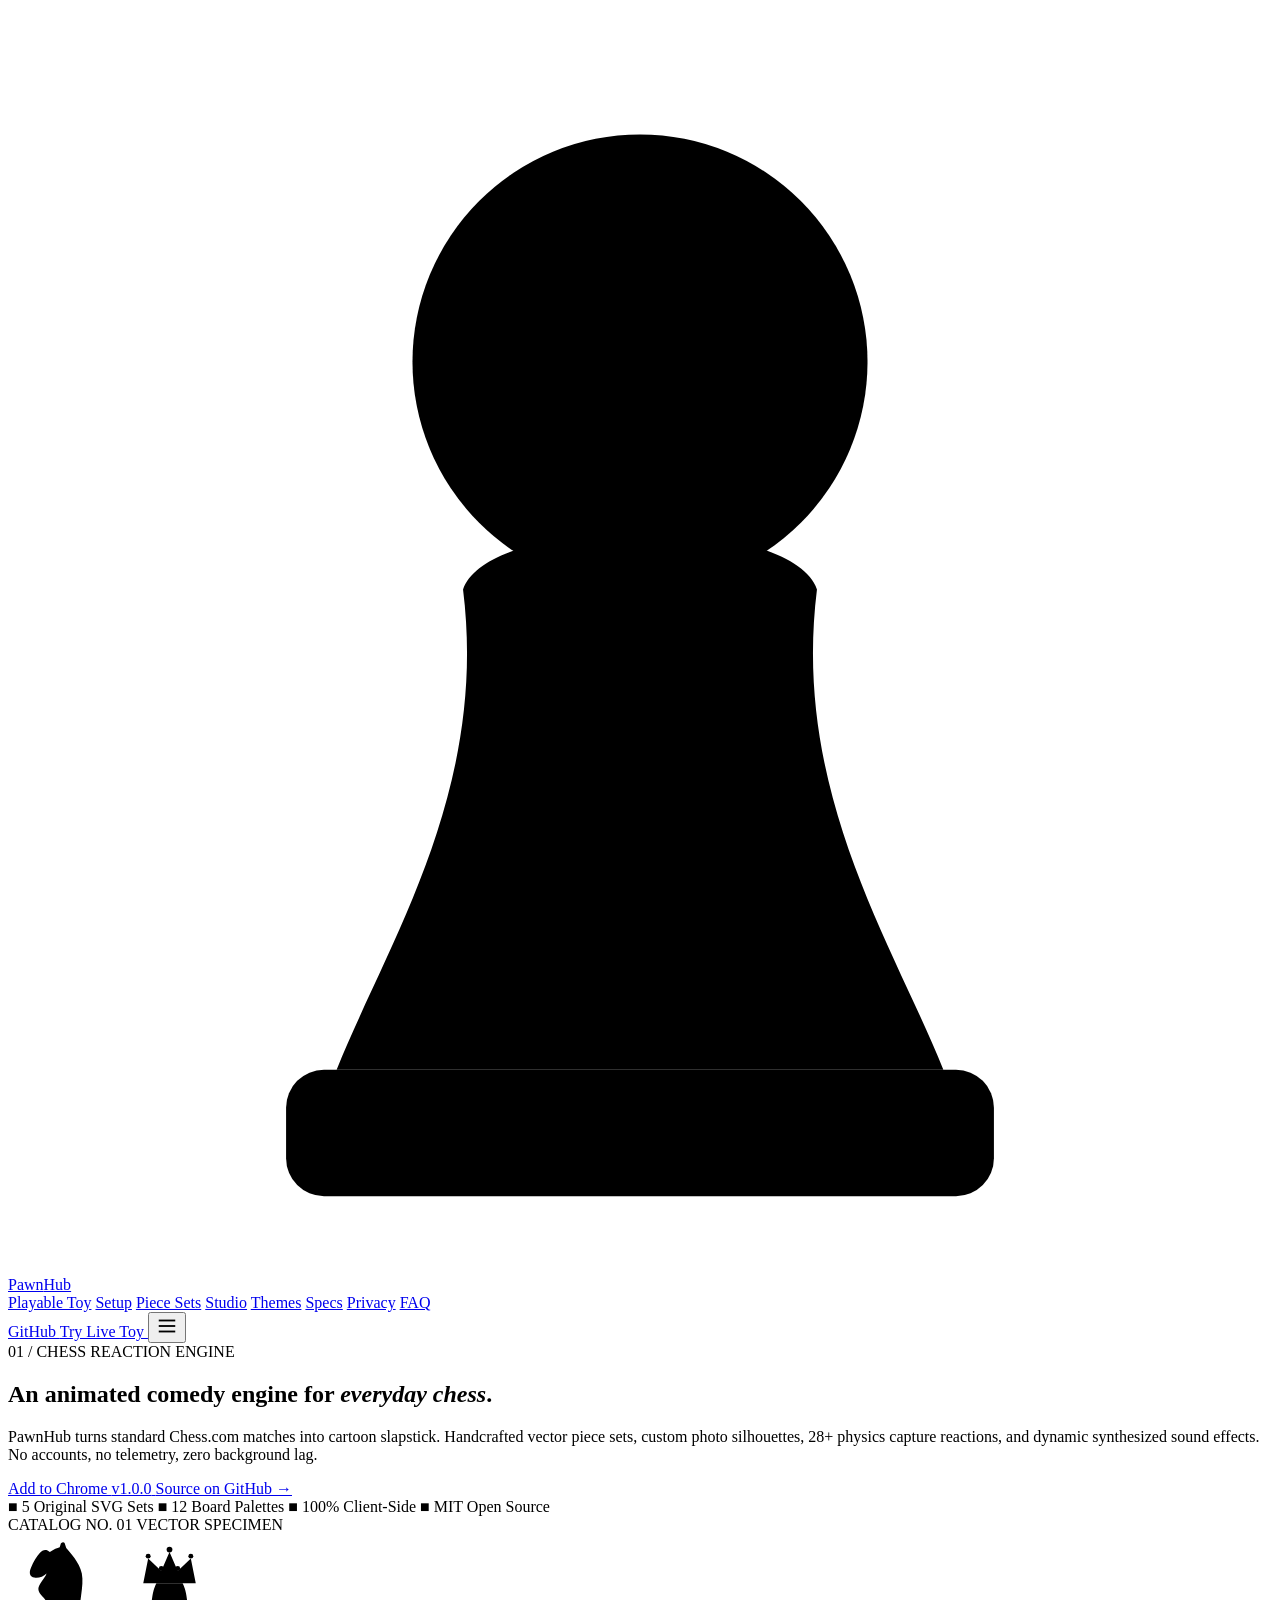
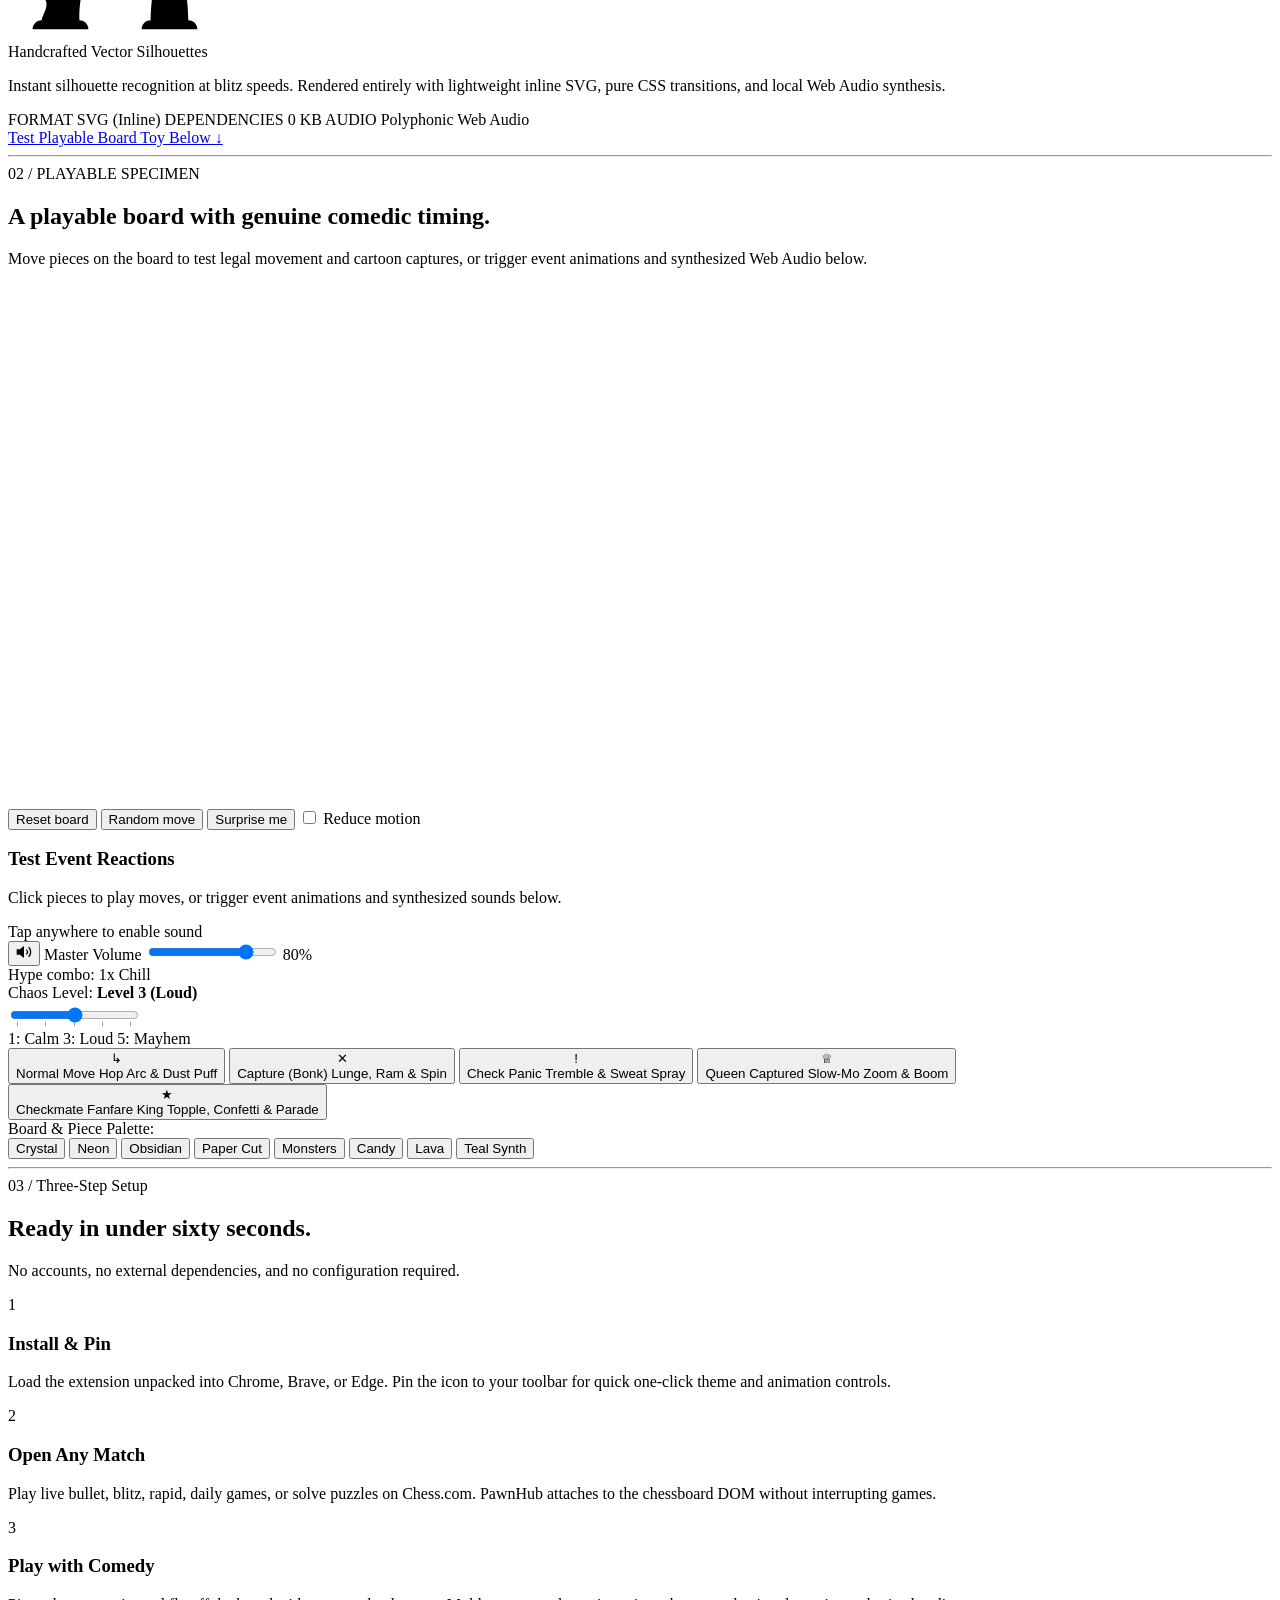
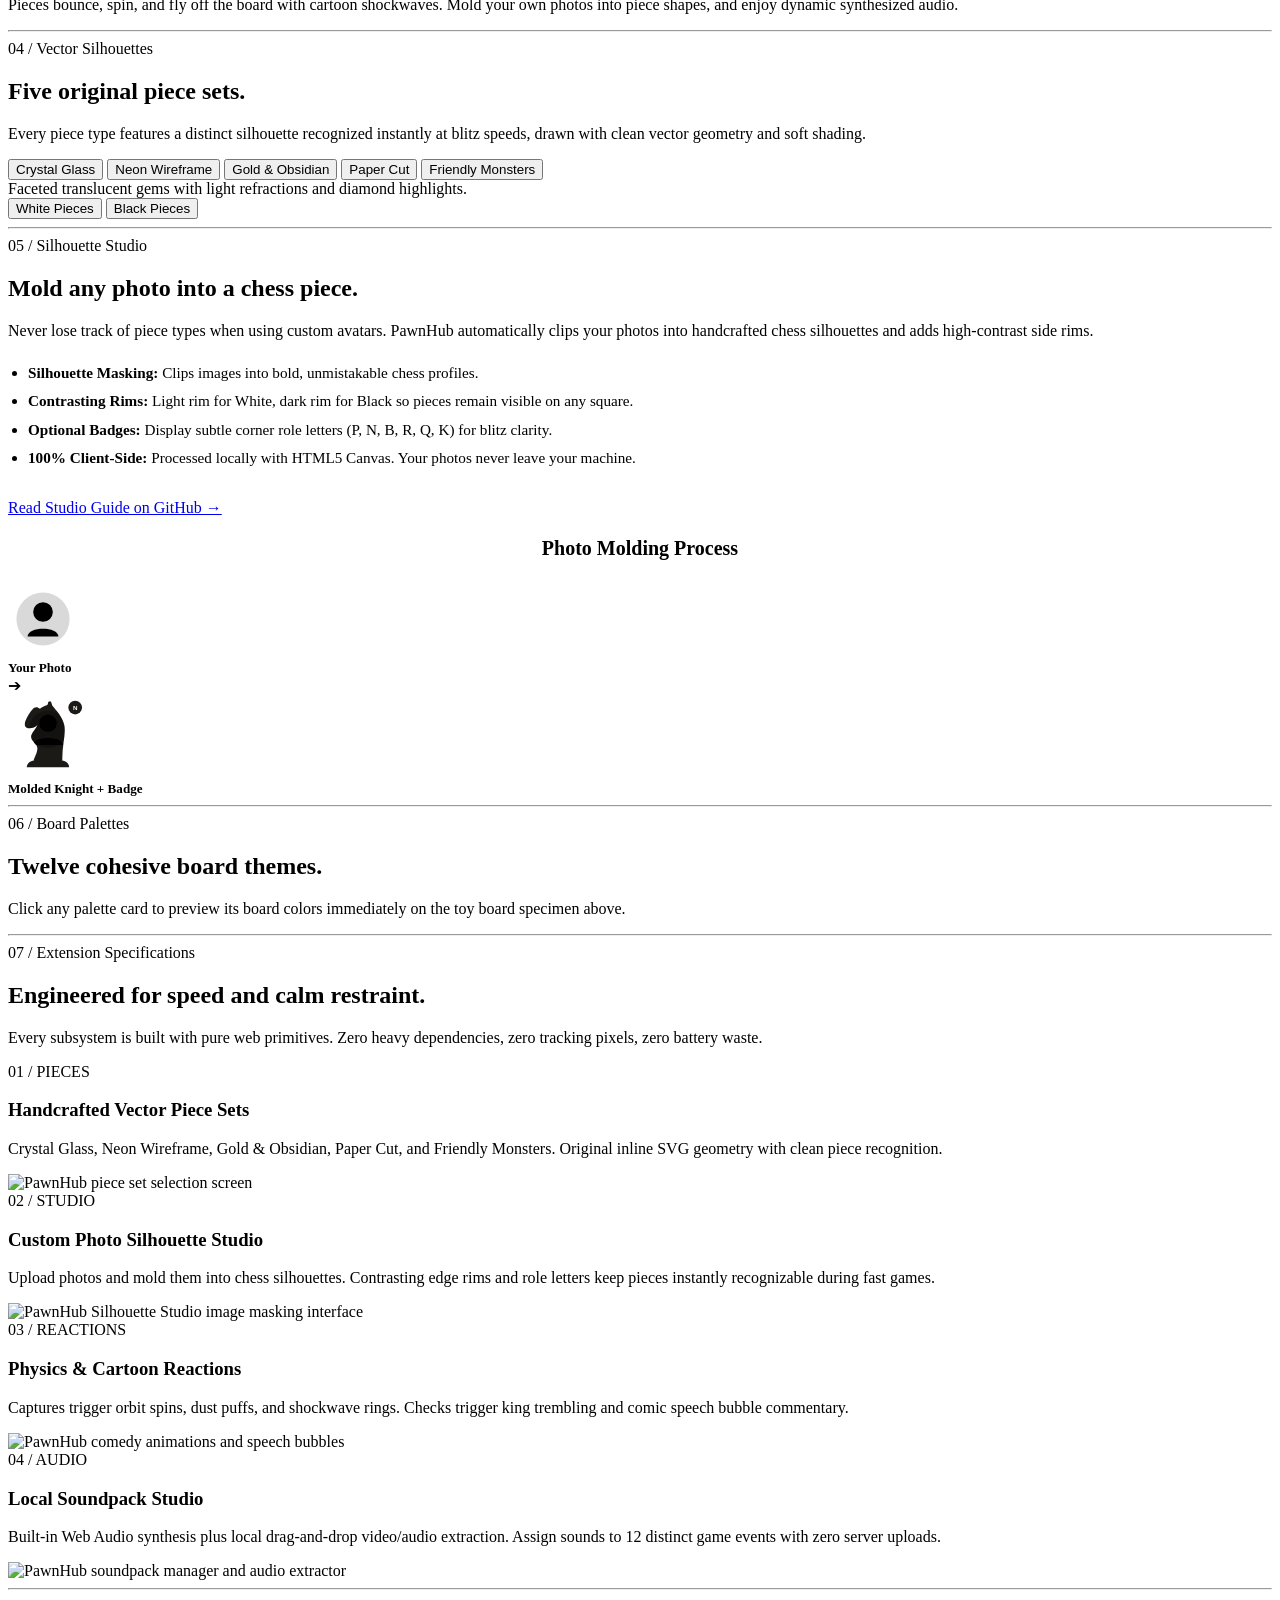
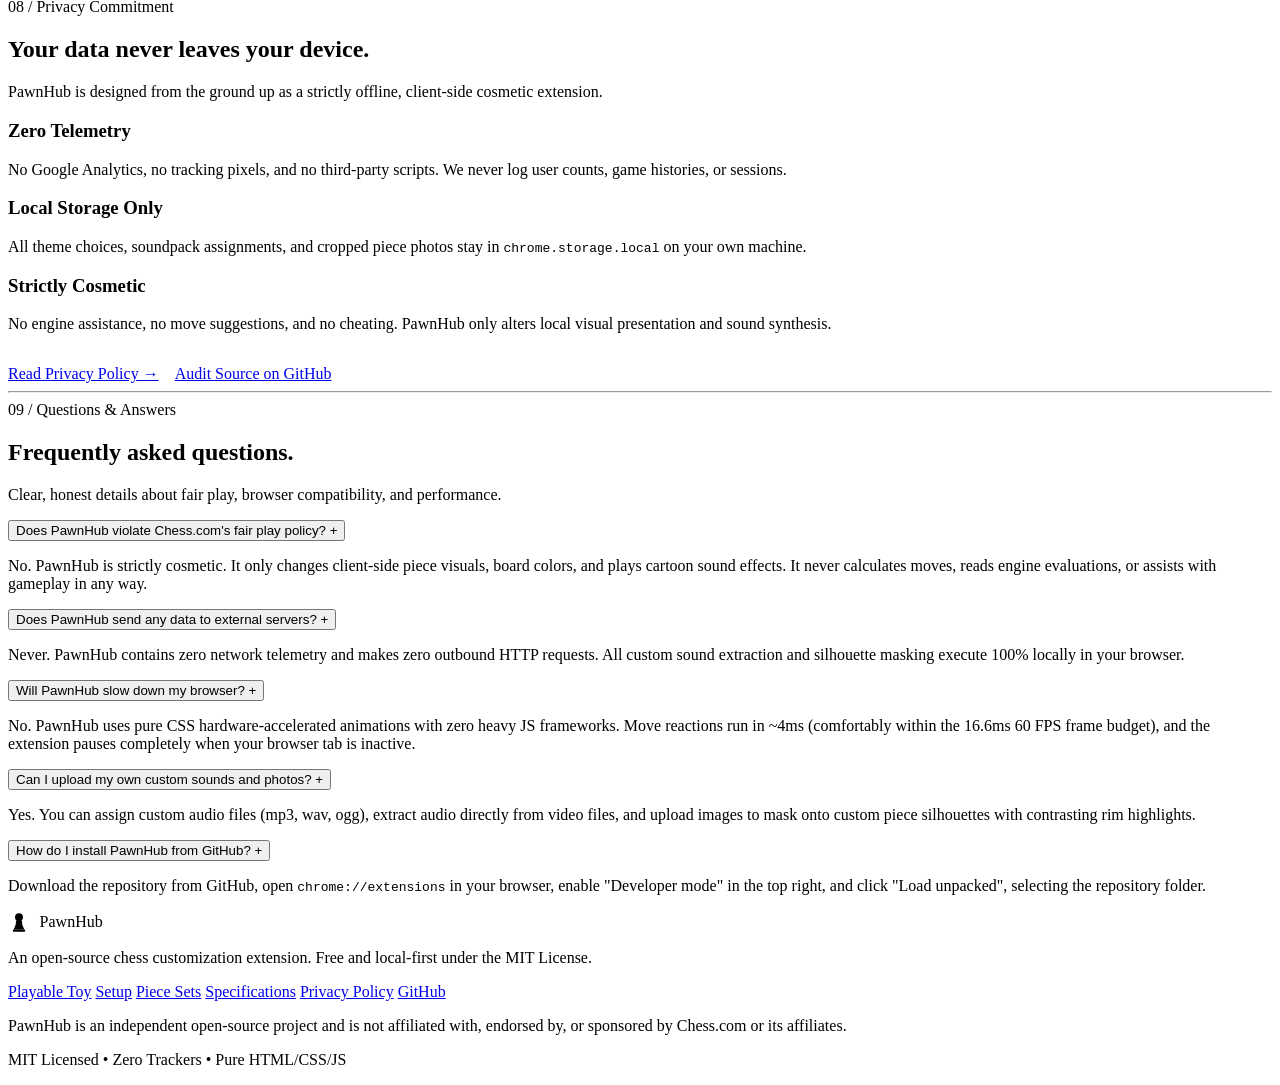
==== site/index.html @ fc38d348 "finilized the webpage" ====
<!DOCTYPE html>
<html lang="en">
<head>
  <meta charset="utf-8">
  <meta name="viewport" content="width=device-width, initial-scale=1.0">
  <title>PawnHub — Animated Themes, Silhouettes &amp; Sound Effects for Chess</title>
  <meta name="description" content="A lightweight, privacy-first browser extension for Chess.com. Handcrafted vector piece sets, custom photo silhouettes, 28+ cartoon capture reactions, and synthesized sound effects.">
  <link rel="canonical" href="https://pawnhub.vercel.app/">

  <!-- Favicons & Manifest -->
  <link rel="icon" type="image/x-icon" href="/favicon.ico">
  <link rel="icon" type="image/png" sizes="32x32" href="/assets/favicon-32x32.png">
  <link rel="icon" type="image/png" sizes="16x16" href="/assets/favicon-16x16.png">
  <link rel="apple-touch-icon" href="/assets/apple-touch-icon.png">
  <link rel="manifest" href="/manifest.webmanifest">
  <meta name="theme-color" content="#F6F2EA" media="(prefers-color-scheme: light)">
  <meta name="theme-color" content="#161412" media="(prefers-color-scheme: dark)">

  <!-- Local WOFF2 Font Preloads -->
  <link rel="preload" href="/fonts/instrument-serif-regular.woff2" as="font" type="font/woff2" crossorigin>
  <link rel="preload" href="/fonts/inter-regular.woff2" as="font" type="font/woff2" crossorigin>

  <!-- Open Graph Meta Tags -->
  <meta property="og:type" content="website">
  <meta property="og:site_name" content="PawnHub">
  <meta property="og:title" content="PawnHub — Animated Themes, Silhouettes &amp; Sound Effects for Chess">
  <meta property="og:description" content="A lightweight, privacy-first browser extension for Chess.com. Handcrafted vector piece sets, custom photo silhouettes, 28+ cartoon capture reactions, and synthesized sound effects.">
  <meta property="og:url" content="https://pawnhub.vercel.app/">
  <meta property="og:image" content="https://pawnhub.vercel.app/assets/og-preview.png">
  <meta property="og:image:width" content="1200">
  <meta property="og:image:height" content="630">
  <meta property="og:image:alt" content="PawnHub editorial specimen showing handcrafted chess piece sets and cartoon reactions">

  <!-- Twitter Card Meta Tags -->
  <meta name="twitter:card" content="summary_large_image">
  <meta name="twitter:title" content="PawnHub — Animated Themes, Silhouettes &amp; Sound Effects for Chess">
  <meta name="twitter:description" content="A lightweight, privacy-first browser extension for Chess.com. Handcrafted vector piece sets, custom photo silhouettes, 28+ cartoon capture reactions, and synthesized sound effects.">
  <meta name="twitter:image" content="https://pawnhub.vercel.app/assets/og-preview.png">
  <meta name="twitter:image:alt" content="PawnHub editorial specimen showing handcrafted chess piece sets and cartoon reactions">

  <!-- JSON-LD Structured Data -->
  <script type="application/ld+json">
  {
    "@context": "https://schema.org",
    "@type": "SoftwareApplication",
    "name": "PawnHub",
    "operatingSystem": "Chrome, Brave, Edge",
    "applicationCategory": "BrowserApplication",
    "offers": {
      "@type": "Offer",
      "price": "0",
      "priceCurrency": "USD"
    },
    "description": "A lightweight, privacy-first browser extension for Chess.com. Handcrafted vector piece sets, custom photo silhouettes, 28+ cartoon capture reactions, and synthesized sound effects.",
    "featureList": [
      "5 Handcrafted Vector SVG Piece Sets",
      "28+ Cartoon Capture Physics Reactions",
      "Custom Photo Silhouette Studio",
      "Synthesized Web Audio Engine with Zero Tracking",
      "12 Atmospheric Board Palettes",
      "100% Client-Side Local-First Architecture"
    ]
  }
  </script>

  <link rel="stylesheet" href="/styles.css">
  <script defer src="/pieces.js"></script>
  <script defer src="/app.js"></script>
</head>
<body>
  <!-- Header / Navigation -->
  <header class="site-header" role="banner">
    <div class="header-container">
      <a href="/" class="brand-link" aria-label="PawnHub Home">
        <svg class="brand-pawn-icon" viewBox="0 0 100 100" aria-hidden="true">
          <circle cx="50" cy="28" r="18" fill="var(--accent)"/>
          <path d="M 36 46 C 38 40, 62 40, 64 46 C 62 62, 70 74, 74 84 L 26 84 C 30 74, 38 62, 36 46 Z" fill="var(--text-primary)"/>
          <rect x="22" y="84" width="56" height="10" rx="3" fill="var(--text-primary)"/>
        </svg>
        <span class="brand-text">Pawn<span class="brand-accent">Hub</span></span>
      </a>

      <nav class="nav-links" aria-label="Primary Navigation">
        <a href="#demoSection" class="nav-link">Playable Toy</a>
        <a href="#howItWorks" class="nav-link">Setup</a>
        <a href="#pieceGallery" class="nav-link">Piece Sets</a>
        <a href="#silhouette" class="nav-link">Studio</a>
        <a href="#themesGallery" class="nav-link">Themes</a>
        <a href="#features" class="nav-link">Specs</a>
        <a href="#privacy" class="nav-link">Privacy</a>
        <a href="#faq" class="nav-link">FAQ</a>
      </nav>

      <div class="header-actions">
        <a href="https://github.com/harsh77vardhan/pawnhub" class="btn btn-secondary btn-sm" target="_blank" rel="noopener noreferrer">
          GitHub
        </a>
        <a href="#demoSection" class="btn btn-primary btn-sm">
          Try Live Toy
        </a>
        <button class="mobile-menu-btn" type="button" aria-label="Toggle Navigation Menu" aria-expanded="false">
          <svg viewBox="0 0 24 24" width="22" height="22" stroke="currentColor" stroke-width="2" fill="none" aria-hidden="true">
            <line x1="3" y1="12" x2="21" y2="12"></line>
            <line x1="3" y1="6" x2="21" y2="6"></line>
            <line x1="3" y1="18" x2="21" y2="18"></line>
          </svg>
        </button>
      </div>
    </div>
  </header>

  <main id="mainContent" role="main">
    <!-- Hero Section (Editorial Asymmetric Split: Pitch on Left, Specimen Plate on Right) -->
    <section class="section hero-section" id="heroSection" aria-labelledby="heroTitle">
      <div class="container hero-grid">
        <!-- Left: Copy & Actions -->
        <div class="hero-content">
          <div class="section-label">01 / CHESS REACTION ENGINE</div>
          <h1 id="heroTitle" class="hero-title">
            An animated comedy engine for <em>everyday chess</em>.
          </h1>
          <p class="hero-pitch">
            PawnHub turns standard Chess.com matches into cartoon slapstick. Handcrafted vector piece sets, custom photo silhouettes, 28+ physics capture reactions, and dynamic synthesized sound effects. No accounts, no telemetry, zero background lag.
          </p>

          <div class="hero-ctas">
            <a href="https://github.com/harsh/pawnhub" class="btn btn-primary btn-lg" target="_blank" rel="noopener noreferrer" title="Download repository and load unpacked in Chrome Developer Mode">
              Add to Chrome
              <span class="btn-pill-note">v1.0.0</span>
            </a>
            <a href="https://github.com/harsh/pawnhub" class="btn btn-secondary btn-lg" target="_blank" rel="noopener noreferrer">
              Source on GitHub →
            </a>
          </div>

          <div class="hero-metadata-row">
            <span class="hero-metadata-item">
              <span class="meta-bullet">■</span> 5 Original SVG Sets
            </span>
            <span class="hero-metadata-item">
              <span class="meta-bullet">■</span> 12 Board Palettes
            </span>
            <span class="hero-metadata-item">
              <span class="meta-bullet">■</span> 100% Client-Side
            </span>
            <span class="hero-metadata-item">
              <span class="meta-bullet">■</span> MIT Open Source
            </span>
          </div>
        </div>

        <!-- Right: Editorial Catalog Specimen Plate -->
        <div class="hero-specimen-plate">
          <div class="specimen-card">
            <div class="specimen-header">
              <span class="specimen-tag">CATALOG NO. 01</span>
              <span class="specimen-status">VECTOR SPECIMEN</span>
            </div>
            <div class="specimen-art" aria-hidden="true">
              <!-- Handcrafted Knight & Queen Silhouettes in Editorial Palette -->
              <svg viewBox="0 0 256 256" width="105" height="105" class="specimen-piece" aria-label="Knight Silhouette">
                <!-- Pedestal & Base -->
                <path d="M 60 232 L 196 232 C 196 218 184 210 174 210 C 172 164 186 128 180 96 C 174 68 152 46 142 34 L 138 22 C 136 18 128 20 128 26 L 126 32 C 120 34 112 36 102 44 C 94 36 84 38 78 46 C 70 54 62 68 56 82 C 50 96 54 104 64 106 C 74 108 86 104 94 96 C 90 108 74 122 74 134 C 74 148 94 156 94 170 C 94 186 84 198 82 210 C 72 210 60 218 60 232 Z" fill="var(--text-primary)"/>
                <!-- Eye accent & jaw cleft -->
                <circle cx="106" cy="74" r="5" fill="var(--bg-paper)"/>
                <path d="M 106 104 C 94 106 82 108 72 102" stroke="var(--bg-paper)" stroke-width="3" fill="none" stroke-linecap="round"/>
              </svg>

              <svg viewBox="0 0 256 256" width="105" height="105" class="specimen-piece" aria-label="Queen Silhouette">
                <!-- Base & Stem -->
                <path d="M 60 232 L 196 232 C 196 218 184 210 174 210 C 172 154 168 136 160 120 L 96 120 C 88 136 84 154 82 210 C 72 210 60 218 60 232 Z" fill="var(--accent)"/>
                <!-- Coronet -->
                <path d="M 64 120 L 76 60 L 108 90 L 128 44 L 148 90 L 180 60 L 192 120 Z" fill="var(--accent)"/>
                <!-- Coronet Pearls -->
                <circle cx="76" cy="54" r="6" fill="var(--accent)"/>
                <circle cx="108" cy="84" r="6" fill="var(--accent)"/>
                <circle cx="128" cy="38" r="7" fill="var(--accent)"/>
                <circle cx="148" cy="84" r="6" fill="var(--accent)"/>
                <circle cx="180" cy="54" r="6" fill="var(--accent)"/>
              </svg>
            </div>
            <div class="specimen-caption">
              <div class="specimen-title">Handcrafted Vector Silhouettes</div>
              <p class="specimen-notes">
                Instant silhouette recognition at blitz speeds. Rendered entirely with lightweight inline SVG, pure CSS transitions, and local Web Audio synthesis.
              </p>
              <div class="specimen-specs">
                <span><span>FORMAT</span> SVG (Inline)</span>
                <span><span>DEPENDENCIES</span> 0 KB</span>
                <span><span>AUDIO</span> Polyphonic Web Audio</span>
              </div>
            </div>
            <div class="specimen-footer">
              <a href="#demoSection" class="btn btn-secondary btn-sm btn-block">
                Test Playable Board Toy Below ↓
              </a>
            </div>
          </div>
        </div>
      </div>
    </section>

    <hr class="section-divider">

    <!-- Section 02: Playable Specimen Toy & Event Laboratory -->
    <section id="demoSection" class="section demo-section" aria-labelledby="demoTitle">
      <div class="container">
        <div class="section-header">
          <div class="section-label">02 / PLAYABLE SPECIMEN</div>
          <h2 id="demoTitle" class="section-title">A playable board with genuine comedic timing.</h2>
          <p class="section-desc">
            Move pieces on the board to test legal movement and cartoon captures, or trigger event animations and synthesized Web Audio below.
          </p>
        </div>

        <div class="demo-layout-grid">
          <!-- Left Column: The Playable Chessboard Specimen -->
          <div class="demo-board-column">
            <div class="demo-board-wrapper">
              <div class="demo-board-outer" id="demoBoardOuter">
                <div id="demoBoard" class="demo-board-frame" role="region" aria-label="Interactive 8x8 Playable Chessboard" tabindex="0">
                  <!-- Rendered dynamically by app.js -->
                </div>
                <!-- Canvas Particle Layer -->
                <canvas id="effectsCanvas" class="demo-effects-canvas" width="520" height="520" aria-hidden="true"></canvas>
                <!-- Cartoon Text Burst Layer -->
                <div id="burstLayer" class="demo-burst-layer" aria-hidden="true"></div>
                <!-- Check Alarm Overlay -->
                <div id="alarmPulseOverlay" class="demo-alarm-overlay" aria-hidden="true"></div>
                <!-- Floating Joke Banner -->
                <div id="demoBanner" class="demo-banner-box" aria-live="polite"></div>
              </div>

              <!-- Board Quick Actions -->
              <div class="demo-board-toolbar" role="toolbar" aria-label="Board toy controls">
                <button type="button" class="btn btn-secondary btn-sm" id="btnResetBoard" title="Reset board to opening position">
                  Reset board
                </button>
                <button type="button" class="btn btn-secondary btn-sm" id="btnRandomMove" title="Trigger a random legal move or capture">
                  Random move
                </button>
                <button type="button" class="btn btn-primary btn-sm" id="btnSurpriseMe" title="Trigger a random reaction animation">
                  Surprise me
                </button>
                <label class="toggle-reduced-effects" title="Reduce board shaking and spinning">
                  <input type="checkbox" id="chkReduceEffects">
                  <span>Reduce motion</span>
                </label>
              </div>
              <div id="boardAnnouncer" class="sr-only" aria-live="polite"></div>
            </div>
          </div>

          <!-- Right Column: Interactive Controls Box ("Test Game Event Reactions") -->
          <div class="demo-controls-column">
            <div class="demo-controls-card">
              <div class="demo-controls-header">
                <h3>Test Event Reactions</h3>
                <p class="demo-controls-subtitle">
                  Click pieces to play moves, or trigger event animations and synthesized sounds below.
                </p>
              </div>

              <!-- Audio & Volume Control Bar -->
              <div class="demo-audio-bar" id="audioStatusBar">
                <div class="demo-audio-status-pill">
                  <span class="audio-indicator" id="audioIndicator" aria-hidden="true"></span>
                  <span id="audioStatusText">Tap anywhere to enable sound</span>
                </div>
                <div class="demo-volume-controls">
                  <button type="button" class="btn-icon-mute" id="btnMuteAudio" aria-label="Mute or Unmute Audio" title="Mute/Unmute">
                    <span id="muteIcon" aria-hidden="true">
                      <svg viewBox="0 0 24 24" width="16" height="16" stroke="currentColor" stroke-width="2" fill="none" aria-hidden="true">
                        <polygon points="11 5 6 9 2 9 2 15 6 15 11 19 11 5" fill="currentColor"></polygon>
                        <path d="M19.07 4.93a10 10 0 0 1 0 14.14M15.54 8.46a5 5 0 0 1 0 7.07"></path>
                      </svg>
                    </span>
                  </button>
                  <label for="volumeSlider" class="sr-only">Master Volume</label>
                  <input type="range" id="volumeSlider" min="0" max="100" value="80" class="volume-slider" title="Volume">
                  <span id="volumePercent" class="volume-label" aria-hidden="true">80%</span>
                </div>
              </div>

              <!-- Hype Combo Meter -->
              <div class="hype-meter-container" aria-label="Hype Combo Meter">
                <div class="hype-meter-header">
                  <span class="hype-label">Hype combo:</span>
                  <span class="hype-combo-badge" id="hypeComboBadge">1x Chill</span>
                </div>
                <div class="hype-meter-track" role="progressbar" aria-label="Hype Level" aria-valuenow="0" aria-valuemin="0" aria-valuemax="100" id="hypeProgressTrack">
                  <div class="hype-meter-bar" id="hypeMeterBar" style="width: 0%;"></div>
                </div>
              </div>

              <!-- Chaos Level Slider -->
              <div class="chaos-slider-container">
                <div class="chaos-header">
                  <label for="chaosSlider">Chaos Level: <strong id="chaosValueLabel">Level 3 (Loud)</strong></label>
                </div>
                <input type="range" id="chaosSlider" min="1" max="5" value="3" step="1" class="chaos-slider" list="chaosMarkers">
                <datalist id="chaosMarkers">
                  <option value="1" label="Calm"></option>
                  <option value="2" label="Playful"></option>
                  <option value="3" label="Loud"></option>
                  <option value="4" label="Wild"></option>
                  <option value="5" label="Mayhem"></option>
                </datalist>
                <div class="chaos-ticks" aria-hidden="true">
                  <span>1: Calm</span>
                  <span>3: Loud</span>
                  <span>5: Mayhem</span>
                </div>
              </div>

              <!-- The 5 Event Reaction Buttons -->
              <div class="demo-actions-grid">
                <button type="button" class="btn btn-action-reaction btn-action-move" id="btnDemoMove">
                  <span class="reaction-btn-icon" aria-hidden="true">↳</span>
                  <div class="reaction-btn-text">
                    <span class="reaction-title">Normal Move</span>
                    <span class="reaction-sub">Hop Arc &amp; Dust Puff</span>
                  </div>
                </button>

                <button type="button" class="btn btn-action-reaction btn-action-capture" id="btnDemoCapture">
                  <span class="reaction-btn-icon" aria-hidden="true">✕</span>
                  <div class="reaction-btn-text">
                    <span class="reaction-title">Capture (Bonk)</span>
                    <span class="reaction-sub">Lunge, Ram &amp; Spin</span>
                  </div>
                </button>

                <button type="button" class="btn btn-action-reaction btn-action-check" id="btnDemoCheck">
                  <span class="reaction-btn-icon" aria-hidden="true">!</span>
                  <div class="reaction-btn-text">
                    <span class="reaction-title">Check Panic</span>
                    <span class="reaction-sub">Tremble &amp; Sweat Spray</span>
                  </div>
                </button>

                <button type="button" class="btn btn-action-reaction btn-action-queen" id="btnDemoQueen">
                  <span class="reaction-btn-icon" aria-hidden="true">♕</span>
                  <div class="reaction-btn-text">
                    <span class="reaction-title">Queen Captured</span>
                    <span class="reaction-sub">Slow-Mo Zoom &amp; Boom</span>
                  </div>
                </button>

                <button type="button" class="btn btn-action-reaction btn-action-win" id="btnDemoWin">
                  <span class="reaction-btn-icon" aria-hidden="true">★</span>
                  <div class="reaction-btn-text">
                    <span class="reaction-title">Checkmate Fanfare</span>
                    <span class="reaction-sub">King Topple, Confetti &amp; Parade</span>
                  </div>
                </button>
              </div>

              <!-- Board & Piece Palette Swatches -->
              <div class="theme-selector-group">
                <label id="themeSelectLabel">Board &amp; Piece Palette:</label>
                <div class="theme-swatch-selector" role="radiogroup" aria-labelledby="themeSelectLabel">
                  <button type="button" class="theme-swatch-item active" role="radio" aria-checked="true" data-theme="crystal">
                    <span class="swatch-preview" style="background: linear-gradient(135deg, #eef2f6 50%, #1e3a5f 50%);"></span>
                    <span class="swatch-name">Crystal</span>
                  </button>
                  <button type="button" class="theme-swatch-item" role="radio" aria-checked="false" data-theme="neon">
                    <span class="swatch-preview" style="background: linear-gradient(135deg, #181829 50%, #07070f 50%);"></span>
                    <span class="swatch-name">Neon</span>
                  </button>
                  <button type="button" class="theme-swatch-item" role="radio" aria-checked="false" data-theme="gold_obsidian">
                    <span class="swatch-preview" style="background: linear-gradient(135deg, #f5f5f4 50%, #1c1917 50%);"></span>
                    <span class="swatch-name">Obsidian</span>
                  </button>
                  <button type="button" class="theme-swatch-item" role="radio" aria-checked="false" data-theme="paper_cut">
                    <span class="swatch-preview" style="background: linear-gradient(135deg, #fefae0 50%, #bc6c25 50%);"></span>
                    <span class="swatch-name">Paper Cut</span>
                  </button>
                  <button type="button" class="theme-swatch-item" role="radio" aria-checked="false" data-theme="monsters">
                    <span class="swatch-preview" style="background: linear-gradient(135deg, #e9f5db 50%, #718355 50%);"></span>
                    <span class="swatch-name">Monsters</span>
                  </button>
                  <button type="button" class="theme-swatch-item" role="radio" aria-checked="false" data-theme="candy">
                    <span class="swatch-preview" style="background: linear-gradient(135deg, #ffecf1 50%, #ec4899 50%);"></span>
                    <span class="swatch-name">Candy</span>
                  </button>
                  <button type="button" class="theme-swatch-item" role="radio" aria-checked="false" data-theme="lava">
                    <span class="swatch-preview" style="background: linear-gradient(135deg, #f97316 50%, #292524 50%);"></span>
                    <span class="swatch-name">Lava</span>
                  </button>
                  <button type="button" class="theme-swatch-item" role="radio" aria-checked="false" data-theme="cyberpunk">
                    <span class="swatch-preview" style="background: linear-gradient(135deg, #2dd4bf 50%, #0f172a 50%);"></span>
                    <span class="swatch-name">Teal Synth</span>
                  </button>
                </div>
              </div>
            </div>
          </div>
        </div>
      </div>
    </section>

    <hr class="section-divider">

    <!-- Section 03: Three-Step Setup -->
    <section id="howItWorks" class="section" aria-labelledby="stepsTitle">
      <div class="container">
        <div class="section-header">
          <div class="section-label">03 / Three-Step Setup</div>
          <h2 id="stepsTitle" class="section-title">Ready in under sixty seconds.</h2>
          <p class="section-desc">No accounts, no external dependencies, and no configuration required.</p>
        </div>

        <div class="steps-grid">
          <div class="step-card">
            <span class="step-number" aria-hidden="true">1</span>
            <h3 class="step-title">Install &amp; Pin</h3>
            <p>Load the extension unpacked into Chrome, Brave, or Edge. Pin the icon to your toolbar for quick one-click theme and animation controls.</p>
          </div>

          <div class="step-card">
            <span class="step-number" aria-hidden="true">2</span>
            <h3 class="step-title">Open Any Match</h3>
            <p>Play live bullet, blitz, rapid, daily games, or solve puzzles on Chess.com. PawnHub attaches to the chessboard DOM without interrupting games.</p>
          </div>

          <div class="step-card">
            <span class="step-number" aria-hidden="true">3</span>
            <h3 class="step-title">Play with Comedy</h3>
            <p>Pieces bounce, spin, and fly off the board with cartoon shockwaves. Mold your own photos into piece shapes, and enjoy dynamic synthesized audio.</p>
          </div>
        </div>
      </div>
    </section>

    <hr class="section-divider">

    <!-- Section 04: Handcrafted Piece Sets Gallery -->
    <section id="pieceGallery" class="section" aria-labelledby="pieceGalleryTitle">
      <div class="container">
        <div class="section-header">
          <div class="section-label">04 / Vector Silhouettes</div>
          <h2 id="pieceGalleryTitle" class="section-title">Five original piece sets.</h2>
          <p class="section-desc">Every piece type features a distinct silhouette recognized instantly at blitz speeds, drawn with clean vector geometry and soft shading.</p>
        </div>

        <div class="pieces-gallery-card">
          <!-- Piece Set Selector Tabs -->
          <div class="pieces-tab-nav" role="tablist" aria-label="Piece Sets">
            <button type="button" class="piece-tab-btn active" role="tab" aria-selected="true" data-set="crystal">Crystal Glass</button>
            <button type="button" class="piece-tab-btn" role="tab" aria-selected="false" data-set="neon">Neon Wireframe</button>
            <button type="button" class="piece-tab-btn" role="tab" aria-selected="false" data-set="gold_obsidian">Gold &amp; Obsidian</button>
            <button type="button" class="piece-tab-btn" role="tab" aria-selected="false" data-set="paper_cut">Paper Cut</button>
            <button type="button" class="piece-tab-btn" role="tab" aria-selected="false" data-set="monsters">Friendly Monsters</button>
          </div>

          <div class="piece-showcase-header">
            <p id="pieceSetDesc" class="section-desc" style="margin: 0; font-size: 1rem;">
              Faceted translucent gems with light refractions and diamond highlights.
            </p>
            <div class="piece-color-toggle" role="group" aria-label="Piece Color Selection">
              <button type="button" class="color-toggle-btn active" id="btnPieceWhite">White Pieces</button>
              <button type="button" class="color-toggle-btn" id="btnPieceBlack">Black Pieces</button>
            </div>
          </div>

          <!-- 6 Piece Showcase Grid -->
          <div class="pieces-display-grid" id="pieceShowcaseGrid" role="region" aria-label="Piece Set Preview">
            <!-- Populated dynamically by app.js -->
          </div>
        </div>
      </div>
    </section>

    <hr class="section-divider">

    <!-- Section 05: Silhouette Studio -->
    <section id="silhouette" class="section" aria-labelledby="silhouetteTitle">
      <div class="container">
        <div class="silhouette-grid">
          <div>
            <div class="section-label">05 / Silhouette Studio</div>
            <h2 id="silhouetteTitle" class="section-title">Mold any photo into a chess piece.</h2>
            <p class="section-desc" style="margin-top: 1rem; margin-bottom: 1.5rem;">
              Never lose track of piece types when using custom avatars. PawnHub automatically clips your photos into handcrafted chess silhouettes and adds high-contrast side rims.
            </p>
            <ul style="padding-left: 1.25rem; display: flex; flex-direction: column; gap: 0.65rem; color: var(--text-secondary); margin-bottom: 2rem; font-size: 0.95rem;">
              <li><strong>Silhouette Masking:</strong> Clips images into bold, unmistakable chess profiles.</li>
              <li><strong>Contrasting Rims:</strong> Light rim for White, dark rim for Black so pieces remain visible on any square.</li>
              <li><strong>Optional Badges:</strong> Display subtle corner role letters (P, N, B, R, Q, K) for blitz clarity.</li>
              <li><strong>100% Client-Side:</strong> Processed locally with HTML5 Canvas. Your photos never leave your machine.</li>
            </ul>
            <a href="https://github.com/harsh/pawnhub" class="btn btn-secondary" target="_blank" rel="noopener noreferrer">
              Read Studio Guide on GitHub →
            </a>
          </div>

          <div class="silhouette-visual-card" aria-hidden="true">
            <h3 style="text-align: center; margin-bottom: 1.5rem; font-size: 1.25rem;">Photo Molding Process</h3>
            <div class="silhouette-stages">
              <div class="silhouette-stage-col">
                <div class="silhouette-stage-box">
                  <svg viewBox="0 0 100 100" width="70" height="70">
                    <circle cx="50" cy="50" r="38" fill="var(--accent)" opacity="0.15"/>
                    <circle cx="50" cy="40" r="14" fill="var(--accent)"/>
                    <path d="M 28 75 C 28 60 72 60 72 75 Z" fill="var(--accent)"/>
                  </svg>
                </div>
                <span style="font-size: 0.82rem; font-weight: 600; color: var(--text-secondary);">Your Photo</span>
              </div>

              <span class="stage-arrow">➔</span>

              <div class="silhouette-stage-col">
                <div class="silhouette-stage-box molded">
                  <svg viewBox="0 0 256 256" width="80" height="80">
                    <defs>
                      <clipPath id="knightClipPreview">
                        <path d="M 60 232 L 196 232 C 196 218 184 210 174 210 C 172 164 186 128 180 96 C 174 68 152 46 142 34 L 138 22 C 136 18 128 20 128 26 L 126 32 C 120 34 112 36 102 44 C 94 36 84 38 78 46 C 70 54 62 68 56 82 C 50 96 54 104 64 106 C 74 108 86 104 94 96 C 90 108 74 122 74 134 C 74 148 94 156 94 170 C 94 186 84 198 82 210 C 72 210 60 218 60 232 Z"/>
                      </clipPath>
                    </defs>
                    <g clip-path="url(#knightClipPreview)">
                      <rect width="256" height="256" fill="#1C1A17"/>
                      <circle cx="128" cy="110" r="60" fill="var(--accent)" opacity="0.3"/>
                      <circle cx="128" cy="90" r="28" fill="var(--accent)"/>
                      <path d="M 80 160 C 80 130 176 130 176 160 Z" fill="var(--accent)"/>
                    </g>
                    <!-- Rim Outline -->
                    <path d="M 60 232 L 196 232 C 196 218 184 210 174 210 C 172 164 186 128 180 96 C 174 68 152 46 142 34 L 138 22 C 136 18 128 20 128 26 L 126 32 C 120 34 112 36 102 44 C 94 36 84 38 78 46 C 70 54 62 68 56 82 C 50 96 54 104 64 106 C 74 108 86 104 94 96 C 90 108 74 122 74 134 C 74 148 94 156 94 170 C 94 186 84 198 82 210 C 72 210 60 218 60 232 Z" fill="none" stroke="var(--accent)" stroke-width="6"/>
                    <!-- Role badge -->
                    <circle cx="215" cy="40" r="22" fill="#1C1A17" stroke="var(--accent)" stroke-width="3"/>
                    <text x="215" y="47" font-family="-apple-system, sans-serif" font-size="20" font-weight="900" fill="#ffffff" text-anchor="middle">N</text>
                  </svg>
                </div>
                <span style="font-size: 0.82rem; font-weight: 600; color: var(--accent);">Molded Knight + Badge</span>
              </div>
            </div>
          </div>
        </div>
      </div>
    </section>

    <hr class="section-divider">

    <!-- Section 06: Themes Gallery (12 Themes) -->
    <section id="themesGallery" class="section" aria-labelledby="themesTitle">
      <div class="container">
        <div class="section-header">
          <div class="section-label">06 / Board Palettes</div>
          <h2 id="themesTitle" class="section-title">Twelve cohesive board themes.</h2>
          <p class="section-desc">Click any palette card to preview its board colors immediately on the toy board specimen above.</p>
        </div>

        <div class="themes-grid" id="themesGrid">
          <!-- Populated dynamically by app.js -->
        </div>
      </div>
    </section>

    <hr class="section-divider">

    <!-- Section 07: Features Specifications with Real Screenshots -->
    <section id="features" class="section" aria-labelledby="featuresTitle">
      <div class="container">
        <div class="section-header">
          <div class="section-label">07 / Extension Specifications</div>
          <h2 id="featuresTitle" class="section-title">Engineered for speed and calm restraint.</h2>
          <p class="section-desc">Every subsystem is built with pure web primitives. Zero heavy dependencies, zero tracking pixels, zero battery waste.</p>
        </div>

        <div class="features-grid">
          <!-- Feature 1 -->
          <div class="feature-item">
            <div class="feature-meta-num">01 / PIECES</div>
            <h3>Handcrafted Vector Piece Sets</h3>
            <p>Crystal Glass, Neon Wireframe, Gold &amp; Obsidian, Paper Cut, and Friendly Monsters. Original inline SVG geometry with clean piece recognition.</p>
            <div class="feature-visual-frame">
              <img src="/assets/screenshot1.webp" alt="PawnHub piece set selection screen" width="400" height="250" loading="lazy">
            </div>
          </div>

          <!-- Feature 2 -->
          <div class="feature-item">
            <div class="feature-meta-num">02 / STUDIO</div>
            <h3>Custom Photo Silhouette Studio</h3>
            <p>Upload photos and mold them into chess silhouettes. Contrasting edge rims and role letters keep pieces instantly recognizable during fast games.</p>
            <div class="feature-visual-frame">
              <img src="/assets/screenshot2.webp" alt="PawnHub Silhouette Studio image masking interface" width="400" height="250" loading="lazy">
            </div>
          </div>

          <!-- Feature 3 -->
          <div class="feature-item">
            <div class="feature-meta-num">03 / REACTIONS</div>
            <h3>Physics &amp; Cartoon Reactions</h3>
            <p>Captures trigger orbit spins, dust puffs, and shockwave rings. Checks trigger king trembling and comic speech bubble commentary.</p>
            <div class="feature-visual-frame">
              <img src="/assets/screenshot3.webp" alt="PawnHub comedy animations and speech bubbles" width="400" height="250" loading="lazy">
            </div>
          </div>

          <!-- Feature 4 -->
          <div class="feature-item">
            <div class="feature-meta-num">04 / AUDIO</div>
            <h3>Local Soundpack Studio</h3>
            <p>Built-in Web Audio synthesis plus local drag-and-drop video/audio extraction. Assign sounds to 12 distinct game events with zero server uploads.</p>
            <div class="feature-visual-frame">
              <img src="/assets/screenshot4.webp" alt="PawnHub soundpack manager and audio extractor" width="400" height="250" loading="lazy">
            </div>
          </div>
        </div>
      </div>
    </section>

    <hr class="section-divider">

    <!-- Section 08: Privacy Policy -->
    <section id="privacy" class="section" aria-labelledby="privacyTitle">
      <div class="container">
        <div class="privacy-container-box">
          <div class="section-label">08 / Privacy Commitment</div>
          <h2 id="privacyTitle" class="section-title">Your data never leaves your device.</h2>
          <p class="section-desc" style="margin-top: 0.5rem;">
            PawnHub is designed from the ground up as a strictly offline, client-side cosmetic extension.
          </p>

          <div class="privacy-banner-grid">
            <div class="privacy-pillar">
              <h3>Zero Telemetry</h3>
              <p>No Google Analytics, no tracking pixels, and no third-party scripts. We never log user counts, game histories, or sessions.</p>
            </div>
            <div class="privacy-pillar">
              <h3>Local Storage Only</h3>
              <p>All theme choices, soundpack assignments, and cropped piece photos stay in <code>chrome.storage.local</code> on your own machine.</p>
            </div>
            <div class="privacy-pillar">
              <h3>Strictly Cosmetic</h3>
              <p>No engine assistance, no move suggestions, and no cheating. PawnHub only alters local visual presentation and sound synthesis.</p>
            </div>
          </div>

          <div style="margin-top: 2rem; display: flex; gap: 1rem; flex-wrap: wrap;">
            <a href="/privacy.html" class="btn btn-secondary">Read Privacy Policy →</a>
            <a href="https://github.com/harsh/pawnhub" class="btn btn-secondary" target="_blank" rel="noopener noreferrer">Audit Source on GitHub</a>
          </div>
        </div>
      </div>
    </section>

    <hr class="section-divider">

    <!-- Section 09: Frequently Asked Questions -->
    <section id="faq" class="section" aria-labelledby="faqTitle">
      <div class="container">
        <div class="section-header">
          <div class="section-label">09 / Questions &amp; Answers</div>
          <h2 id="faqTitle" class="section-title">Frequently asked questions.</h2>
          <p class="section-desc">Clear, honest details about fair play, browser compatibility, and performance.</p>
        </div>

        <div class="faq-list">
          <div class="faq-item">
            <button type="button" class="faq-question" aria-expanded="false">
              <span>Does PawnHub violate Chess.com's fair play policy?</span>
              <span class="faq-icon" aria-hidden="true">+</span>
            </button>
            <div class="faq-answer">
              <p>
                No. PawnHub is strictly cosmetic. It only changes client-side piece visuals, board colors, and plays cartoon sound effects. It never calculates moves, reads engine evaluations, or assists with gameplay in any way.
              </p>
            </div>
          </div>

          <div class="faq-item">
            <button type="button" class="faq-question" aria-expanded="false">
              <span>Does PawnHub send any data to external servers?</span>
              <span class="faq-icon" aria-hidden="true">+</span>
            </button>
            <div class="faq-answer">
              <p>
                Never. PawnHub contains zero network telemetry and makes zero outbound HTTP requests. All custom sound extraction and silhouette masking execute 100% locally in your browser.
              </p>
            </div>
          </div>

          <div class="faq-item">
            <button type="button" class="faq-question" aria-expanded="false">
              <span>Will PawnHub slow down my browser?</span>
              <span class="faq-icon" aria-hidden="true">+</span>
            </button>
            <div class="faq-answer">
              <p>
                No. PawnHub uses pure CSS hardware-accelerated animations with zero heavy JS frameworks. Move reactions run in ~4ms (comfortably within the 16.6ms 60 FPS frame budget), and the extension pauses completely when your browser tab is inactive.
              </p>
            </div>
          </div>

          <div class="faq-item">
            <button type="button" class="faq-question" aria-expanded="false">
              <span>Can I upload my own custom sounds and photos?</span>
              <span class="faq-icon" aria-hidden="true">+</span>
            </button>
            <div class="faq-answer">
              <p>
                Yes. You can assign custom audio files (mp3, wav, ogg), extract audio directly from video files, and upload images to mask onto custom piece silhouettes with contrasting rim highlights.
              </p>
            </div>
          </div>

          <div class="faq-item">
            <button type="button" class="faq-question" aria-expanded="false">
              <span>How do I install PawnHub from GitHub?</span>
              <span class="faq-icon" aria-hidden="true">+</span>
            </button>
            <div class="faq-answer">
              <p>
                Download the repository from GitHub, open <code>chrome://extensions</code> in your browser, enable "Developer mode" in the top right, and click "Load unpacked", selecting the repository folder.
              </p>
            </div>
          </div>
        </div>
      </div>
    </section>
  </main>

  <!-- Site Footer -->
  <footer class="site-footer" role="contentinfo">
    <div class="footer-container">
      <div class="footer-brand">
        <div style="display: flex; align-items: center; gap: 0.6rem; margin-bottom: 0.5rem;">
          <svg class="brand-pawn-icon" viewBox="0 0 100 100" aria-hidden="true" width="22" height="22">
            <circle cx="50" cy="28" r="18" fill="var(--accent)"/>
            <path d="M 36 46 C 38 40, 62 40, 64 46 C 62 62, 70 74, 74 84 L 26 84 C 30 74, 38 62, 36 46 Z" fill="var(--text-primary)"/>
            <rect x="22" y="84" width="56" height="10" rx="3" fill="var(--text-primary)"/>
          </svg>
          <span class="brand-text">Pawn<span class="brand-accent">Hub</span></span>
        </div>
        <p class="footer-tagline">
          An open-source chess customization extension. Free and local-first under the MIT License.
        </p>
      </div>

      <div class="footer-links">
        <a href="#demoSection">Playable Toy</a>
        <a href="#howItWorks">Setup</a>
        <a href="#pieceGallery">Piece Sets</a>
        <a href="#features">Specifications</a>
        <a href="/privacy.html">Privacy Policy</a>
        <a href="https://github.com/harsh/pawnhub" target="_blank" rel="noopener noreferrer">GitHub</a>
      </div>
    </div>

    <div class="footer-disclaimer">
      <p>
        PawnHub is an independent open-source project and is not affiliated with, endorsed by, or sponsored by Chess.com or its affiliates.
      </p>
      <p style="margin-top: 0.35rem;">
        MIT Licensed • Zero Trackers • Pure HTML/CSS/JS
      </p>
    </div>
  </footer>
</body>
</html>
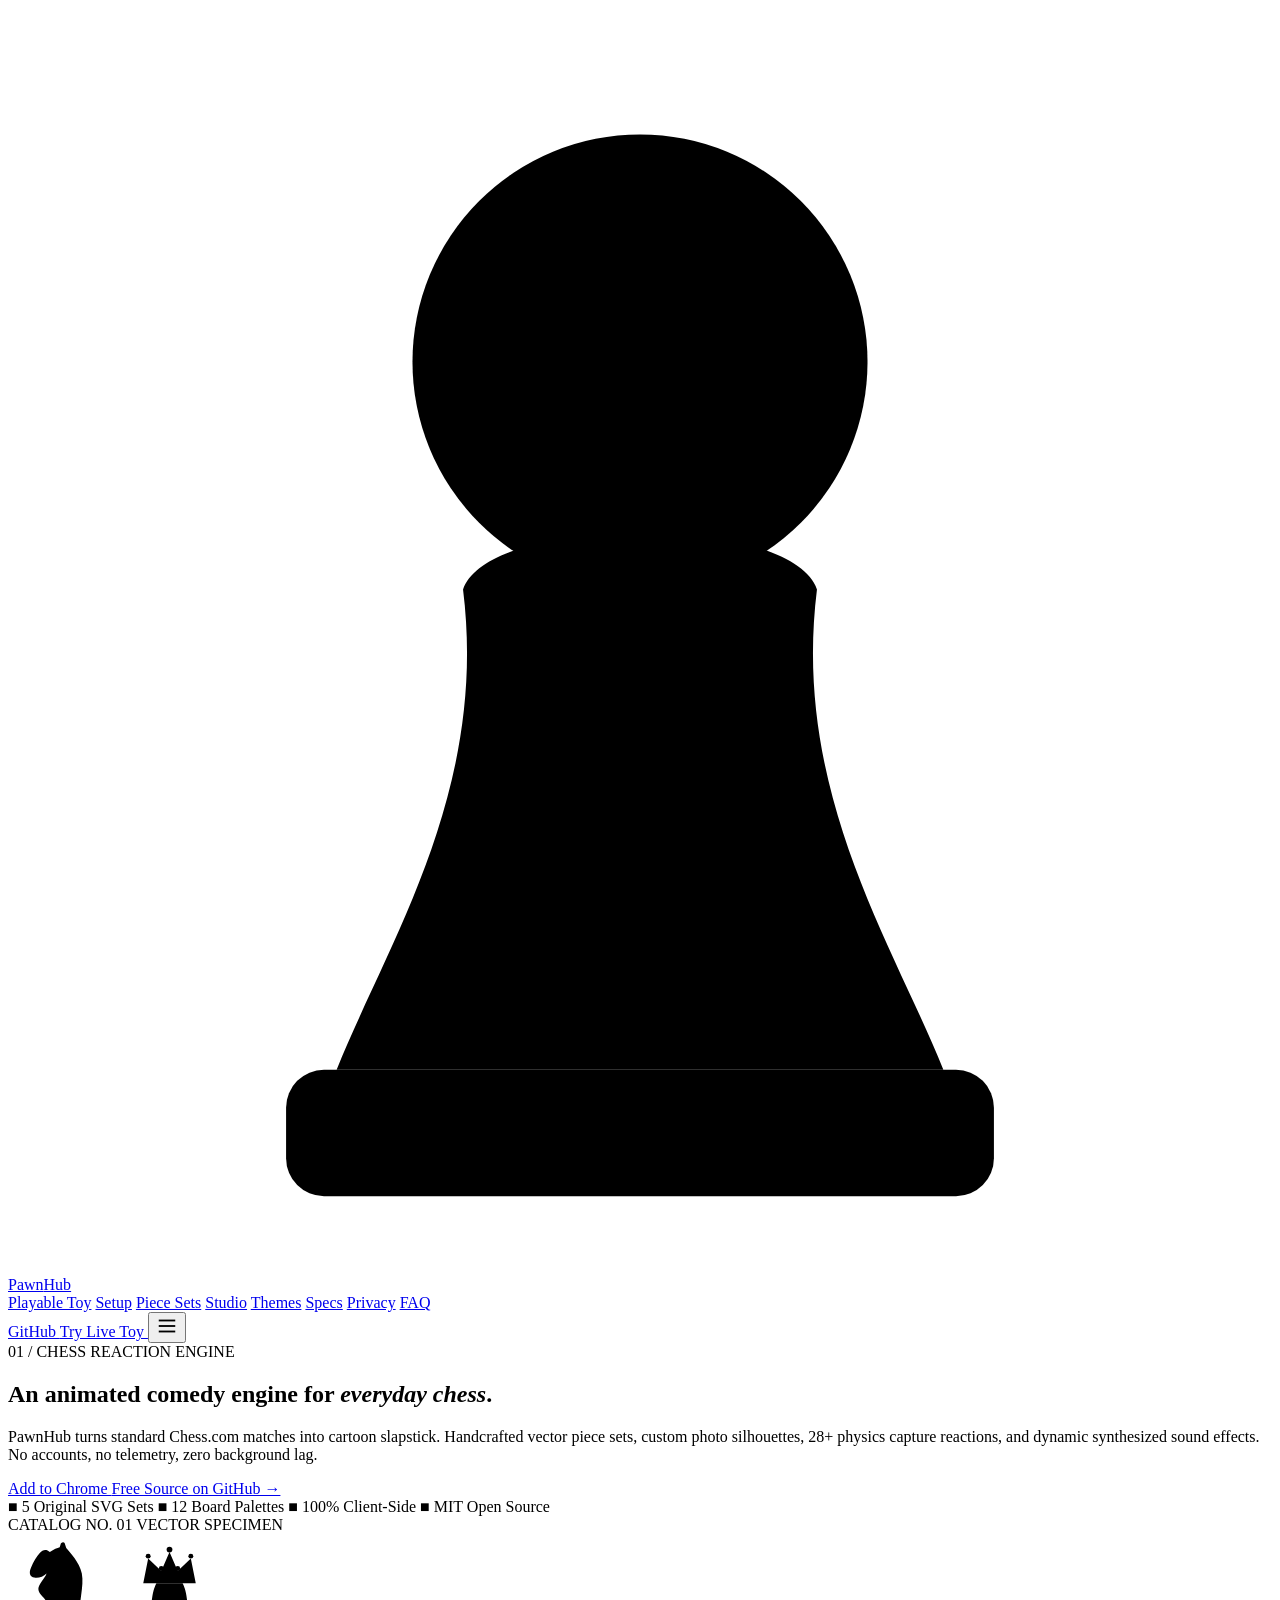
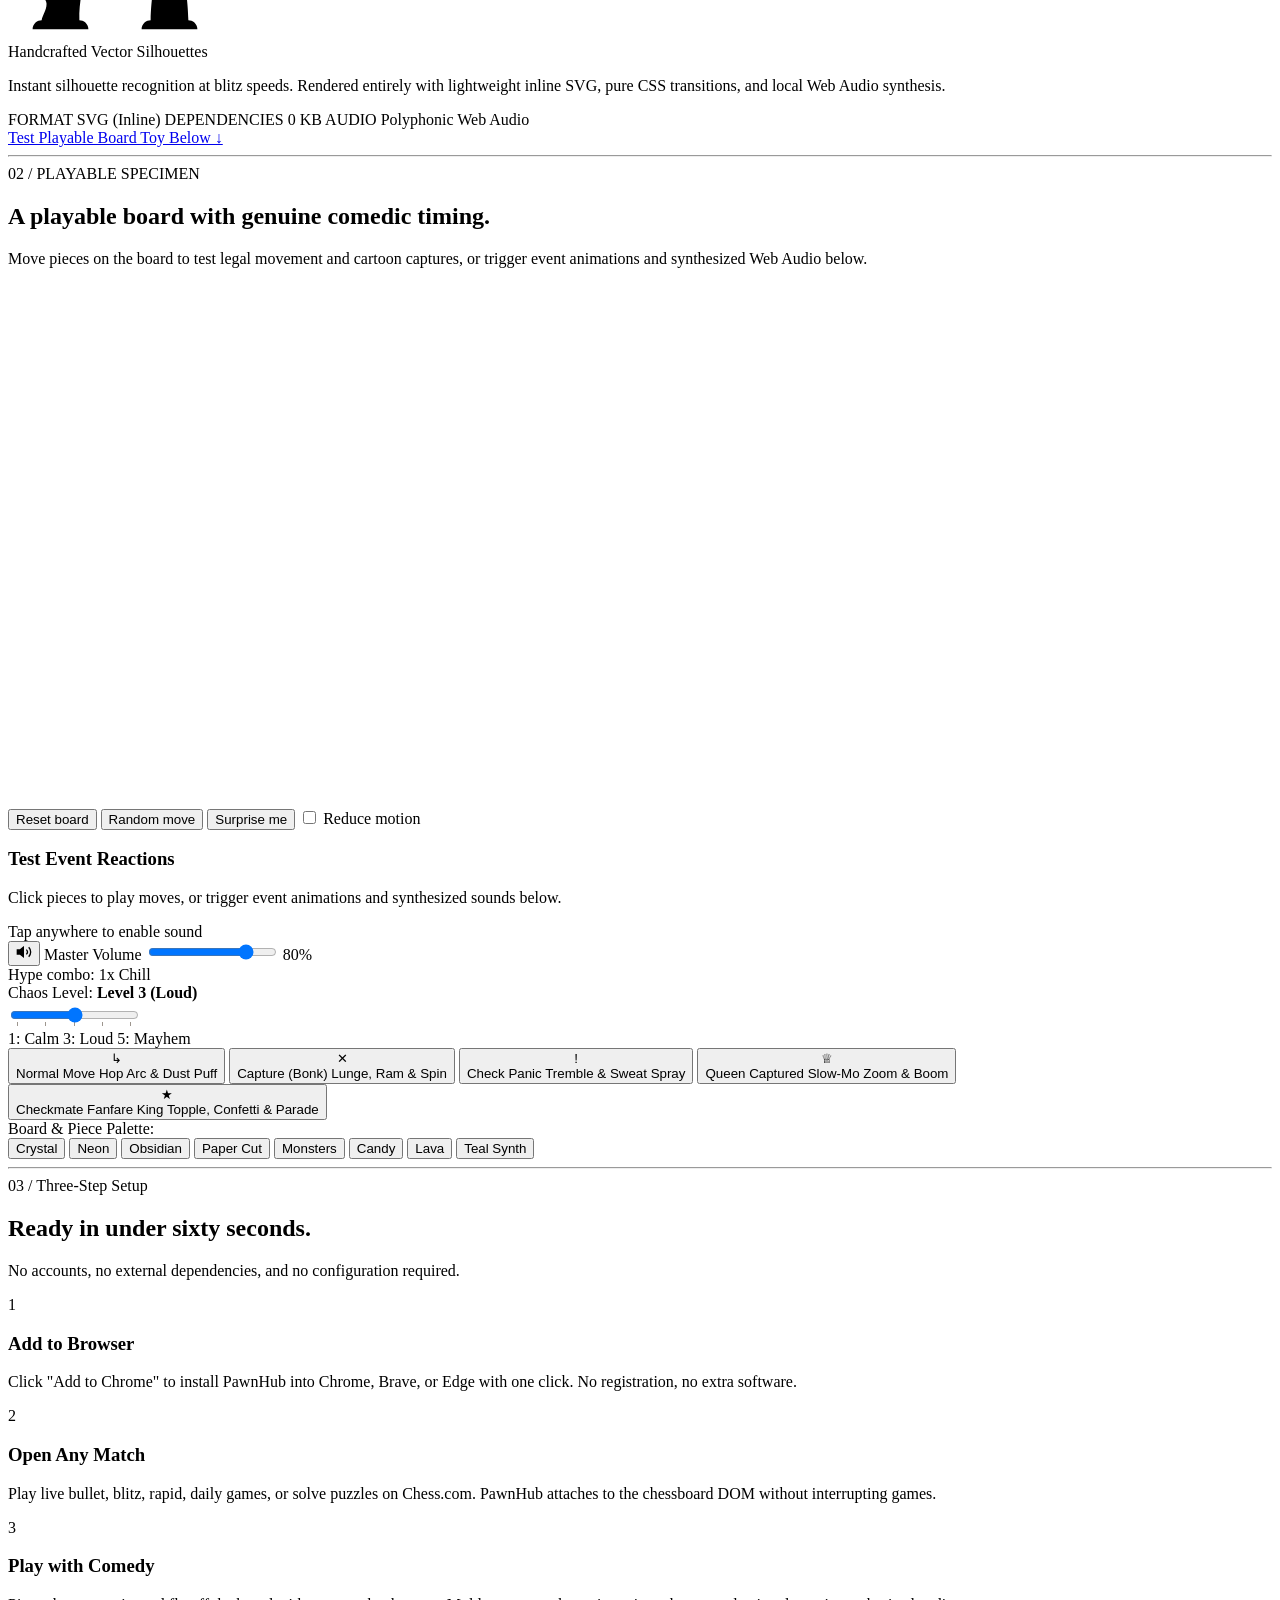
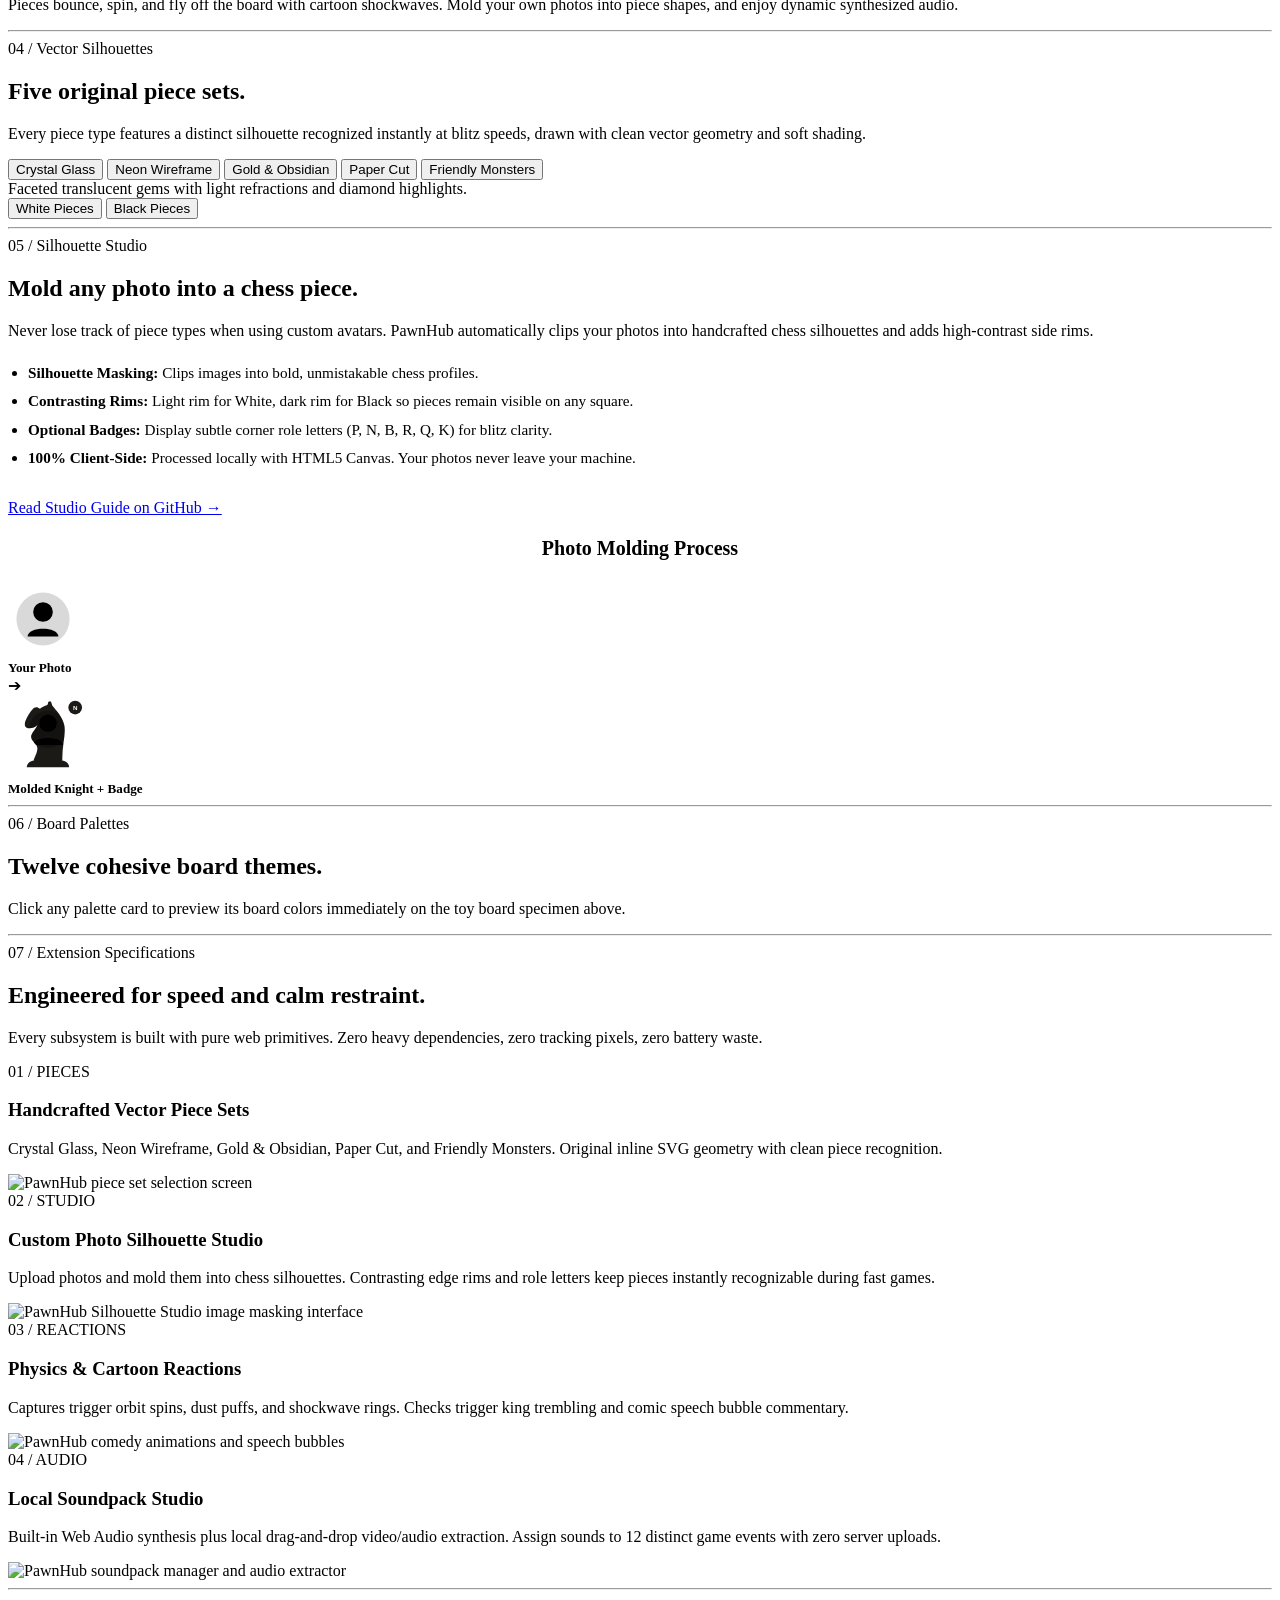
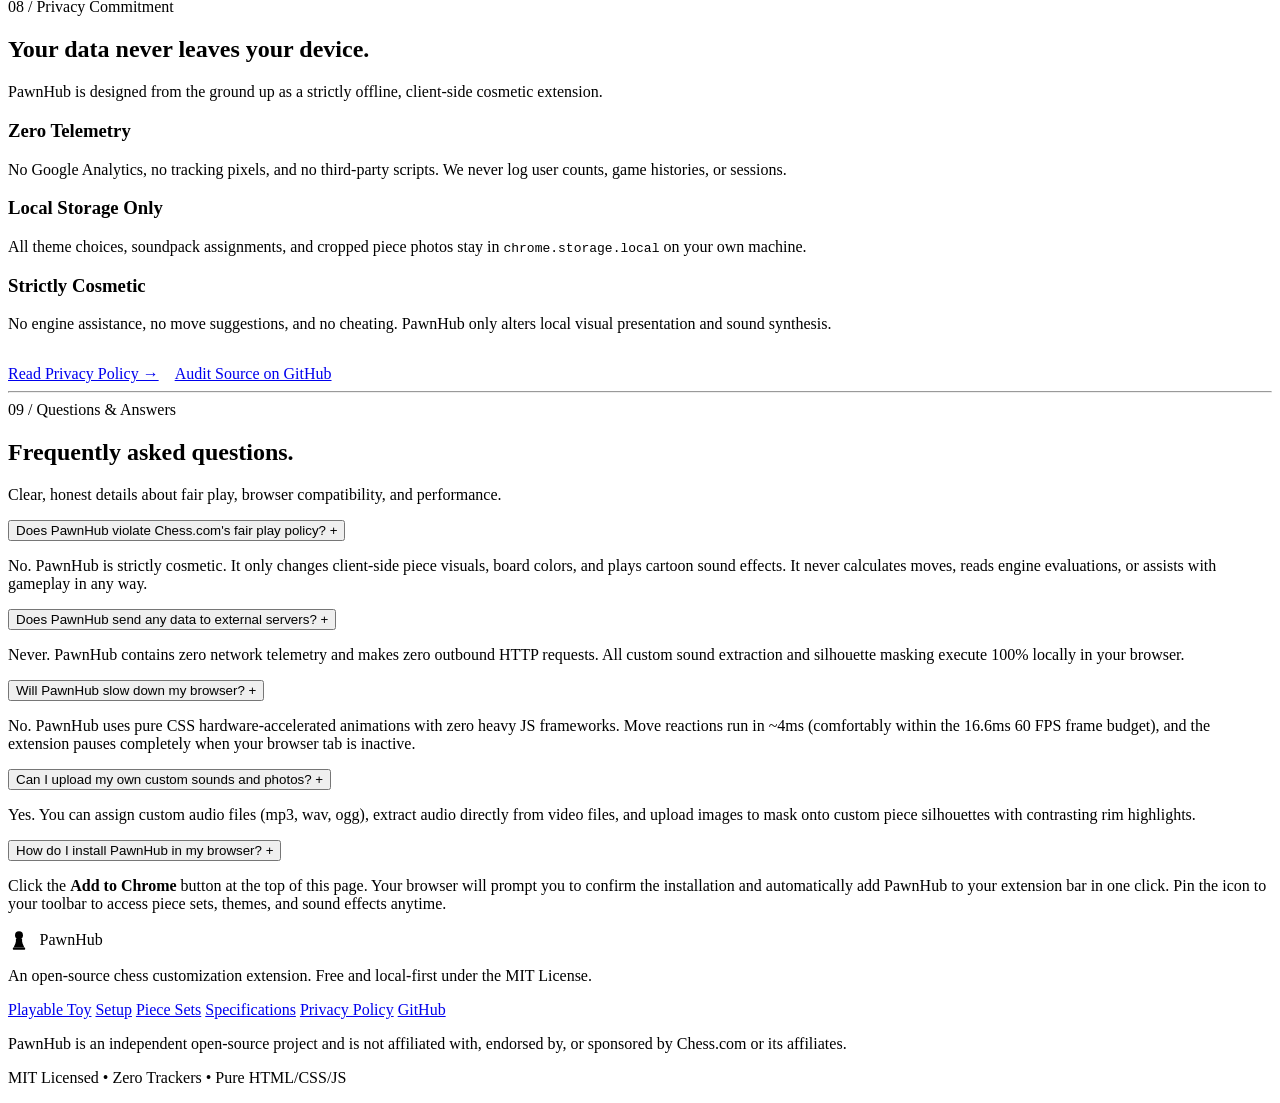
==== commit 6910287e: "Update install flow to 1-click browser install and deploy to Vercel" ====
--- a/site/index.html
+++ b/site/index.html
@@ -5,7 +5,14 @@
   <meta name="viewport" content="width=device-width, initial-scale=1.0">
   <title>PawnHub — Animated Themes, Silhouettes &amp; Sound Effects for Chess</title>
   <meta name="description" content="A lightweight, privacy-first browser extension for Chess.com. Handcrafted vector piece sets, custom photo silhouettes, 28+ cartoon capture reactions, and synthesized sound effects.">
-  <link rel="canonical" href="https://pawnhub.vercel.app/">
+  <meta name="keywords" content="chess, chess.com extension, chess themes, custom chess pieces, chess sounds, chess silhouettes, chess animations, chess board customization, open source chess, audio synthesizer, cartoon reactions">
+  <meta name="author" content="Harsh Vardhan Singh">
+  <meta name="robots" content="index, follow, max-image-preview:large, max-snippet:-1, max-video-preview:-1">
+  <meta name="application-name" content="PawnHub">
+  <meta name="apple-mobile-web-app-title" content="PawnHub">
+  <meta name="apple-mobile-web-app-capable" content="yes">
+  <meta name="apple-mobile-web-app-status-bar-style" content="default">
+  <link rel="canonical" href="https://pawnhub-pink.vercel.app/">
 
   <!-- Favicons & Manifest -->
   <link rel="icon" type="image/x-icon" href="/favicon.ico">
@@ -22,11 +29,12 @@
 
   <!-- Open Graph Meta Tags -->
   <meta property="og:type" content="website">
+  <meta property="og:locale" content="en_US">
   <meta property="og:site_name" content="PawnHub">
   <meta property="og:title" content="PawnHub — Animated Themes, Silhouettes &amp; Sound Effects for Chess">
   <meta property="og:description" content="A lightweight, privacy-first browser extension for Chess.com. Handcrafted vector piece sets, custom photo silhouettes, 28+ cartoon capture reactions, and synthesized sound effects.">
-  <meta property="og:url" content="https://pawnhub.vercel.app/">
-  <meta property="og:image" content="https://pawnhub.vercel.app/assets/og-preview.png">
+  <meta property="og:url" content="https://pawnhub-pink.vercel.app/">
+  <meta property="og:image" content="https://pawnhub-pink.vercel.app/assets/og-preview.png">
   <meta property="og:image:width" content="1200">
   <meta property="og:image:height" content="630">
   <meta property="og:image:alt" content="PawnHub editorial specimen showing handcrafted chess piece sets and cartoon reactions">
@@ -35,32 +43,96 @@
   <meta name="twitter:card" content="summary_large_image">
   <meta name="twitter:title" content="PawnHub — Animated Themes, Silhouettes &amp; Sound Effects for Chess">
   <meta name="twitter:description" content="A lightweight, privacy-first browser extension for Chess.com. Handcrafted vector piece sets, custom photo silhouettes, 28+ cartoon capture reactions, and synthesized sound effects.">
-  <meta name="twitter:image" content="https://pawnhub.vercel.app/assets/og-preview.png">
+  <meta name="twitter:image" content="https://pawnhub-pink.vercel.app/assets/og-preview.png">
   <meta name="twitter:image:alt" content="PawnHub editorial specimen showing handcrafted chess piece sets and cartoon reactions">
 
-  <!-- JSON-LD Structured Data -->
+  <!-- JSON-LD Structured Data: Multi-Entity (WebSite, SoftwareApplication, FAQPage) -->
   <script type="application/ld+json">
-  {
-    "@context": "https://schema.org",
-    "@type": "SoftwareApplication",
-    "name": "PawnHub",
-    "operatingSystem": "Chrome, Brave, Edge",
-    "applicationCategory": "BrowserApplication",
-    "offers": {
-      "@type": "Offer",
-      "price": "0",
-      "priceCurrency": "USD"
+  [
+    {
+      "@context": "https://schema.org",
+      "@type": "WebSite",
+      "name": "PawnHub",
+      "url": "https://pawnhub-pink.vercel.app/",
+      "description": "Handcrafted themes, custom photo silhouettes, and synthesized sound effects for Chess.com.",
+      "author": {
+        "@type": "Person",
+        "name": "Harsh Vardhan Singh"
+      }
     },
-    "description": "A lightweight, privacy-first browser extension for Chess.com. Handcrafted vector piece sets, custom photo silhouettes, 28+ cartoon capture reactions, and synthesized sound effects.",
-    "featureList": [
-      "5 Handcrafted Vector SVG Piece Sets",
-      "28+ Cartoon Capture Physics Reactions",
-      "Custom Photo Silhouette Studio",
-      "Synthesized Web Audio Engine with Zero Tracking",
-      "12 Atmospheric Board Palettes",
-      "100% Client-Side Local-First Architecture"
-    ]
-  }
+    {
+      "@context": "https://schema.org",
+      "@type": "SoftwareApplication",
+      "name": "PawnHub",
+      "operatingSystem": "Chrome, Brave, Edge, Opera, Vivaldi",
+      "applicationCategory": "BrowserApplication, EntertainmentApplication",
+      "offers": {
+        "@type": "Offer",
+        "price": "0",
+        "priceCurrency": "USD"
+      },
+      "description": "A lightweight, privacy-first browser extension for Chess.com. Handcrafted vector piece sets, custom photo silhouettes, 28+ cartoon capture reactions, and synthesized sound effects.",
+      "featureList": [
+        "5 Handcrafted Vector SVG Piece Sets",
+        "28+ Cartoon Capture Physics Reactions",
+        "Custom Photo Silhouette Studio",
+        "Synthesized Web Audio Engine with Zero Tracking",
+        "12 Atmospheric Board Palettes",
+        "100% Client-Side Local-First Architecture"
+      ],
+      "license": "https://opensource.org/licenses/MIT",
+      "author": {
+        "@type": "Person",
+        "name": "Harsh Vardhan Singh"
+      }
+    },
+    {
+      "@context": "https://schema.org",
+      "@type": "FAQPage",
+      "mainEntity": [
+        {
+          "@type": "Question",
+          "name": "Does PawnHub violate Chess.com's fair play policy?",
+          "acceptedAnswer": {
+            "@type": "Answer",
+            "text": "No. PawnHub is strictly cosmetic. It only changes client-side piece visuals, board colors, and plays cartoon sound effects. It never calculates moves, reads engine evaluations, or assists with gameplay in any way."
+          }
+        },
+        {
+          "@type": "Question",
+          "name": "Does PawnHub send any data to external servers?",
+          "acceptedAnswer": {
+            "@type": "Answer",
+            "text": "Never. PawnHub contains zero network telemetry and makes zero outbound HTTP requests. All custom sound extraction and silhouette masking execute 100% locally in your browser."
+          }
+        },
+        {
+          "@type": "Question",
+          "name": "Will PawnHub slow down my browser?",
+          "acceptedAnswer": {
+            "@type": "Answer",
+            "text": "No. PawnHub uses pure CSS hardware-accelerated animations with zero heavy JS frameworks. Move reactions run in ~4ms (comfortably within the 16.6ms 60 FPS frame budget), and the extension pauses completely when your browser tab is inactive."
+          }
+        },
+        {
+          "@type": "Question",
+          "name": "Can I upload my own custom sounds and photos?",
+          "acceptedAnswer": {
+            "@type": "Answer",
+            "text": "Yes. You can assign custom audio files (mp3, wav, ogg), extract audio directly from video files, and upload images to mask onto custom piece silhouettes with contrasting rim highlights."
+          }
+        },
+        {
+          "@type": "Question",
+          "name": "How do I install PawnHub in my browser?",
+          "acceptedAnswer": {
+            "@type": "Answer",
+            "text": "Click the Add to Chrome button on this page. Your browser will prompt you to confirm the installation and immediately add PawnHub to your extension toolbar with one click."
+          }
+        }
+      ]
+    }
+  ]
   </script>
 
   <link rel="stylesheet" href="/styles.css">
@@ -124,11 +196,11 @@
           </p>
 
           <div class="hero-ctas">
-            <a href="https://github.com/harsh/pawnhub" class="btn btn-primary btn-lg" target="_blank" rel="noopener noreferrer" title="Download repository and load unpacked in Chrome Developer Mode">
+            <a href="https://chromewebstore.google.com/detail/pawnhub" class="btn btn-primary btn-lg" id="btnInstallHero" title="Install PawnHub extension directly to your browser">
               Add to Chrome
-              <span class="btn-pill-note">v1.0.0</span>
+              <span class="btn-pill-note">Free</span>
             </a>
-            <a href="https://github.com/harsh/pawnhub" class="btn btn-secondary btn-lg" target="_blank" rel="noopener noreferrer">
+            <a href="https://github.com/harsh77vardhan/pawnhub" class="btn btn-secondary btn-lg" target="_blank" rel="noopener noreferrer">
               Source on GitHub →
             </a>
           </div>
@@ -414,8 +486,8 @@
         <div class="steps-grid">
           <div class="step-card">
             <span class="step-number" aria-hidden="true">1</span>
-            <h3 class="step-title">Install &amp; Pin</h3>
-            <p>Load the extension unpacked into Chrome, Brave, or Edge. Pin the icon to your toolbar for quick one-click theme and animation controls.</p>
+            <h3 class="step-title">Add to Browser</h3>
+            <p>Click "Add to Chrome" to install PawnHub into Chrome, Brave, or Edge with one click. No registration, no extra software.</p>
           </div>
 
           <div class="step-card">
@@ -575,7 +647,7 @@
             <h3>Handcrafted Vector Piece Sets</h3>
             <p>Crystal Glass, Neon Wireframe, Gold &amp; Obsidian, Paper Cut, and Friendly Monsters. Original inline SVG geometry with clean piece recognition.</p>
             <div class="feature-visual-frame">
-              <img src="/assets/screenshot1.webp" alt="PawnHub piece set selection screen" width="400" height="250" loading="lazy">
+              <img src="/assets/screenshot1.webp" alt="PawnHub piece set selection screen" width="400" height="250" loading="lazy" decoding="async">
             </div>
           </div>
 
@@ -585,7 +657,7 @@
             <h3>Custom Photo Silhouette Studio</h3>
             <p>Upload photos and mold them into chess silhouettes. Contrasting edge rims and role letters keep pieces instantly recognizable during fast games.</p>
             <div class="feature-visual-frame">
-              <img src="/assets/screenshot2.webp" alt="PawnHub Silhouette Studio image masking interface" width="400" height="250" loading="lazy">
+              <img src="/assets/screenshot2.webp" alt="PawnHub Silhouette Studio image masking interface" width="400" height="250" loading="lazy" decoding="async">
             </div>
           </div>
 
@@ -595,7 +667,7 @@
             <h3>Physics &amp; Cartoon Reactions</h3>
             <p>Captures trigger orbit spins, dust puffs, and shockwave rings. Checks trigger king trembling and comic speech bubble commentary.</p>
             <div class="feature-visual-frame">
-              <img src="/assets/screenshot3.webp" alt="PawnHub comedy animations and speech bubbles" width="400" height="250" loading="lazy">
+              <img src="/assets/screenshot3.webp" alt="PawnHub comedy animations and speech bubbles" width="400" height="250" loading="lazy" decoding="async">
             </div>
           </div>
 
@@ -605,7 +677,7 @@
             <h3>Local Soundpack Studio</h3>
             <p>Built-in Web Audio synthesis plus local drag-and-drop video/audio extraction. Assign sounds to 12 distinct game events with zero server uploads.</p>
             <div class="feature-visual-frame">
-              <img src="/assets/screenshot4.webp" alt="PawnHub soundpack manager and audio extractor" width="400" height="250" loading="lazy">
+              <img src="/assets/screenshot4.webp" alt="PawnHub soundpack manager and audio extractor" width="400" height="250" loading="lazy" decoding="async">
             </div>
           </div>
         </div>
@@ -641,7 +713,7 @@
 
           <div style="margin-top: 2rem; display: flex; gap: 1rem; flex-wrap: wrap;">
             <a href="/privacy.html" class="btn btn-secondary">Read Privacy Policy →</a>
-            <a href="https://github.com/harsh/pawnhub" class="btn btn-secondary" target="_blank" rel="noopener noreferrer">Audit Source on GitHub</a>
+            <a href="https://github.com/harsh77vardhan/pawnhub" class="btn btn-secondary" target="_blank" rel="noopener noreferrer">Audit Source on GitHub</a>
           </div>
         </div>
       </div>
@@ -709,12 +781,12 @@
 
           <div class="faq-item">
             <button type="button" class="faq-question" aria-expanded="false">
-              <span>How do I install PawnHub from GitHub?</span>
+              <span>How do I install PawnHub in my browser?</span>
               <span class="faq-icon" aria-hidden="true">+</span>
             </button>
             <div class="faq-answer">
               <p>
-                Download the repository from GitHub, open <code>chrome://extensions</code> in your browser, enable "Developer mode" in the top right, and click "Load unpacked", selecting the repository folder.
+                Click the <strong>Add to Chrome</strong> button at the top of this page. Your browser will prompt you to confirm the installation and automatically add PawnHub to your extension bar in one click. Pin the icon to your toolbar to access piece sets, themes, and sound effects anytime.
               </p>
             </div>
           </div>
@@ -746,7 +818,7 @@
         <a href="#pieceGallery">Piece Sets</a>
         <a href="#features">Specifications</a>
         <a href="/privacy.html">Privacy Policy</a>
-        <a href="https://github.com/harsh/pawnhub" target="_blank" rel="noopener noreferrer">GitHub</a>
+        <a href="https://github.com/harsh77vardhan/pawnhub" target="_blank" rel="noopener noreferrer">GitHub</a>
       </div>
     </div>
 
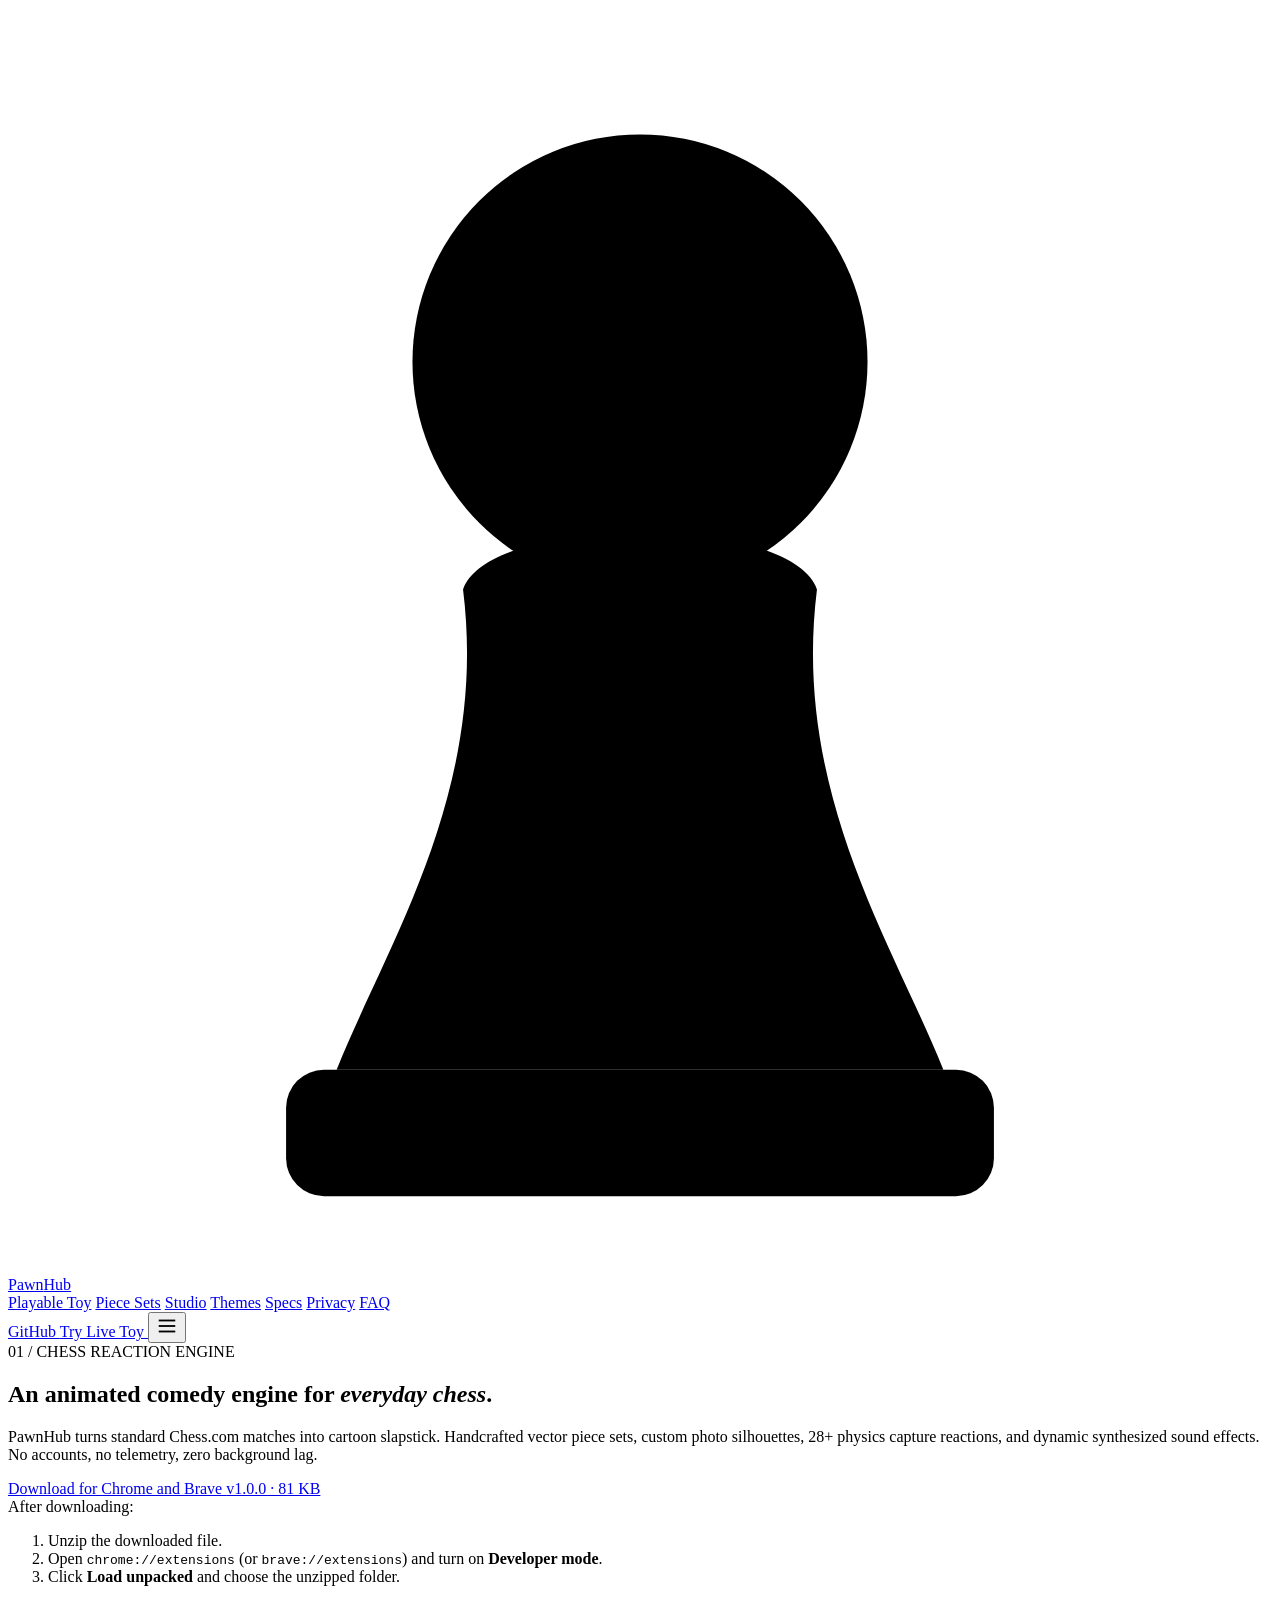
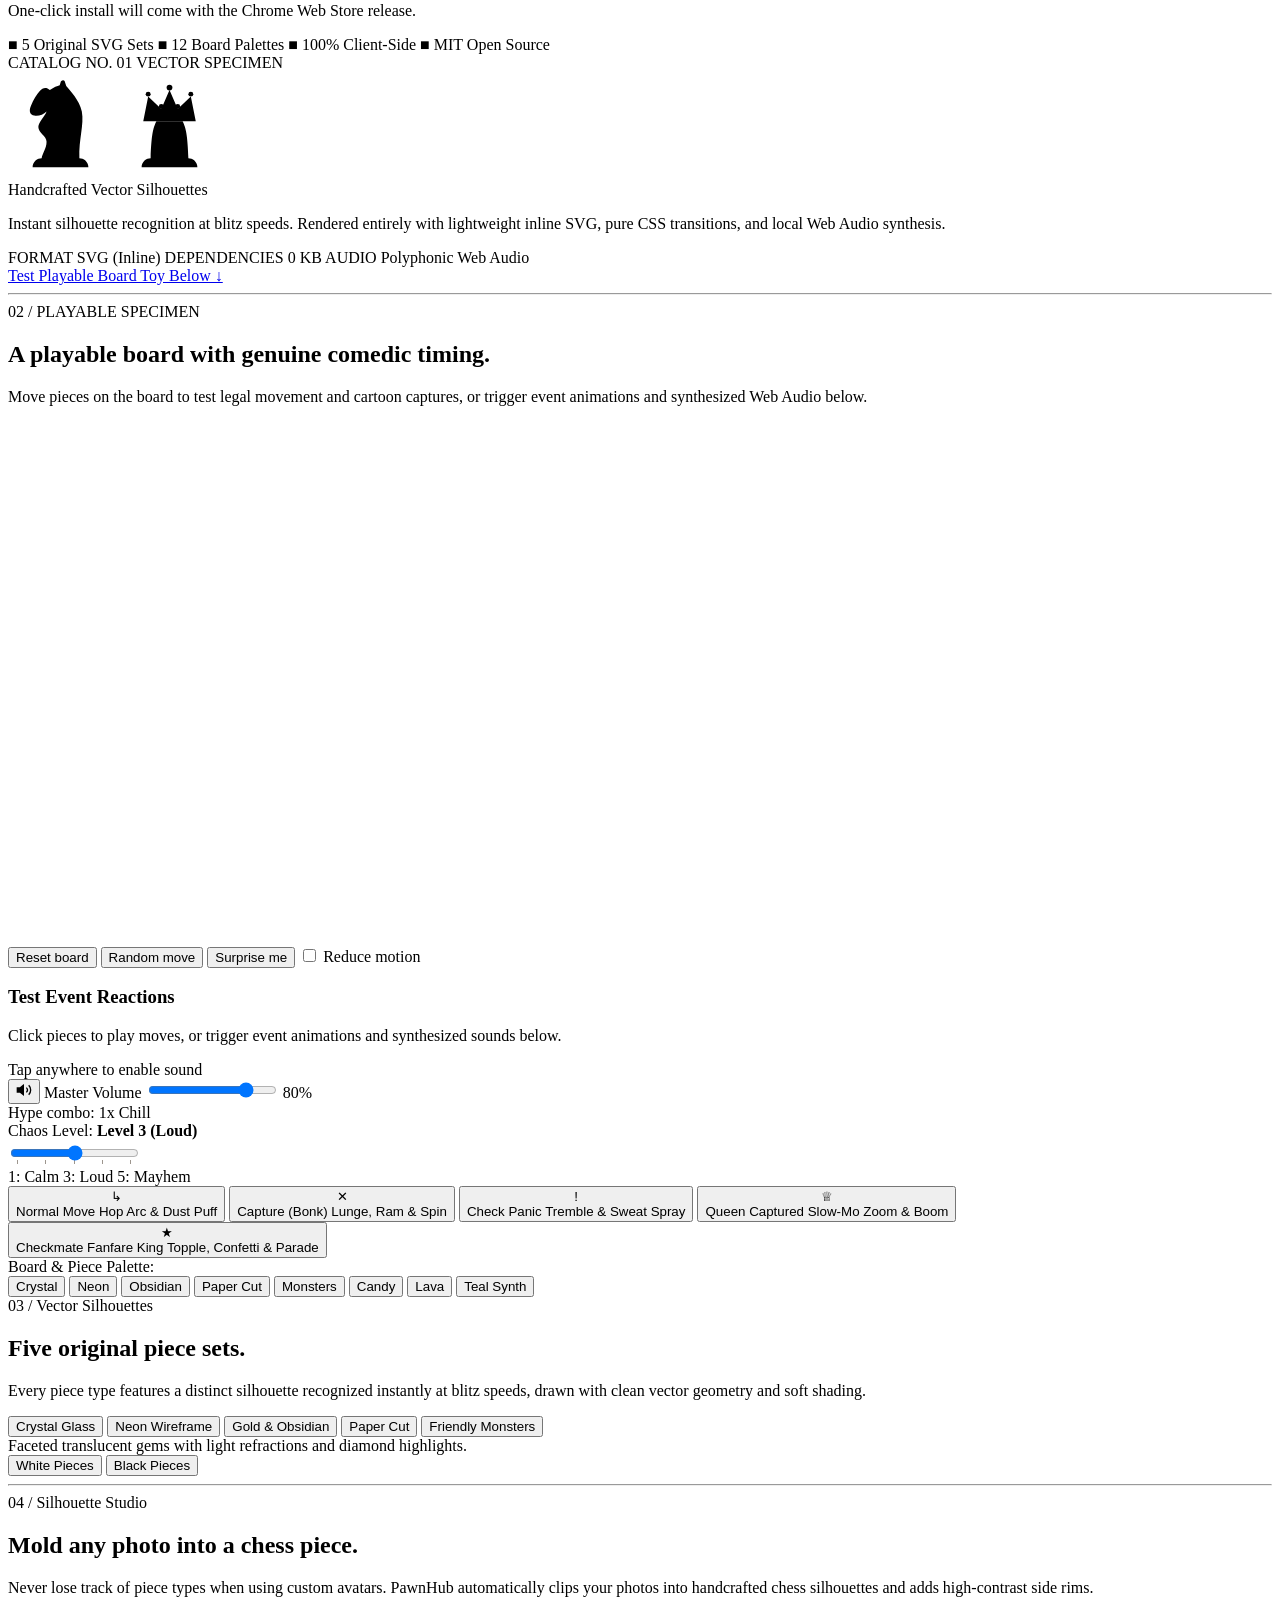
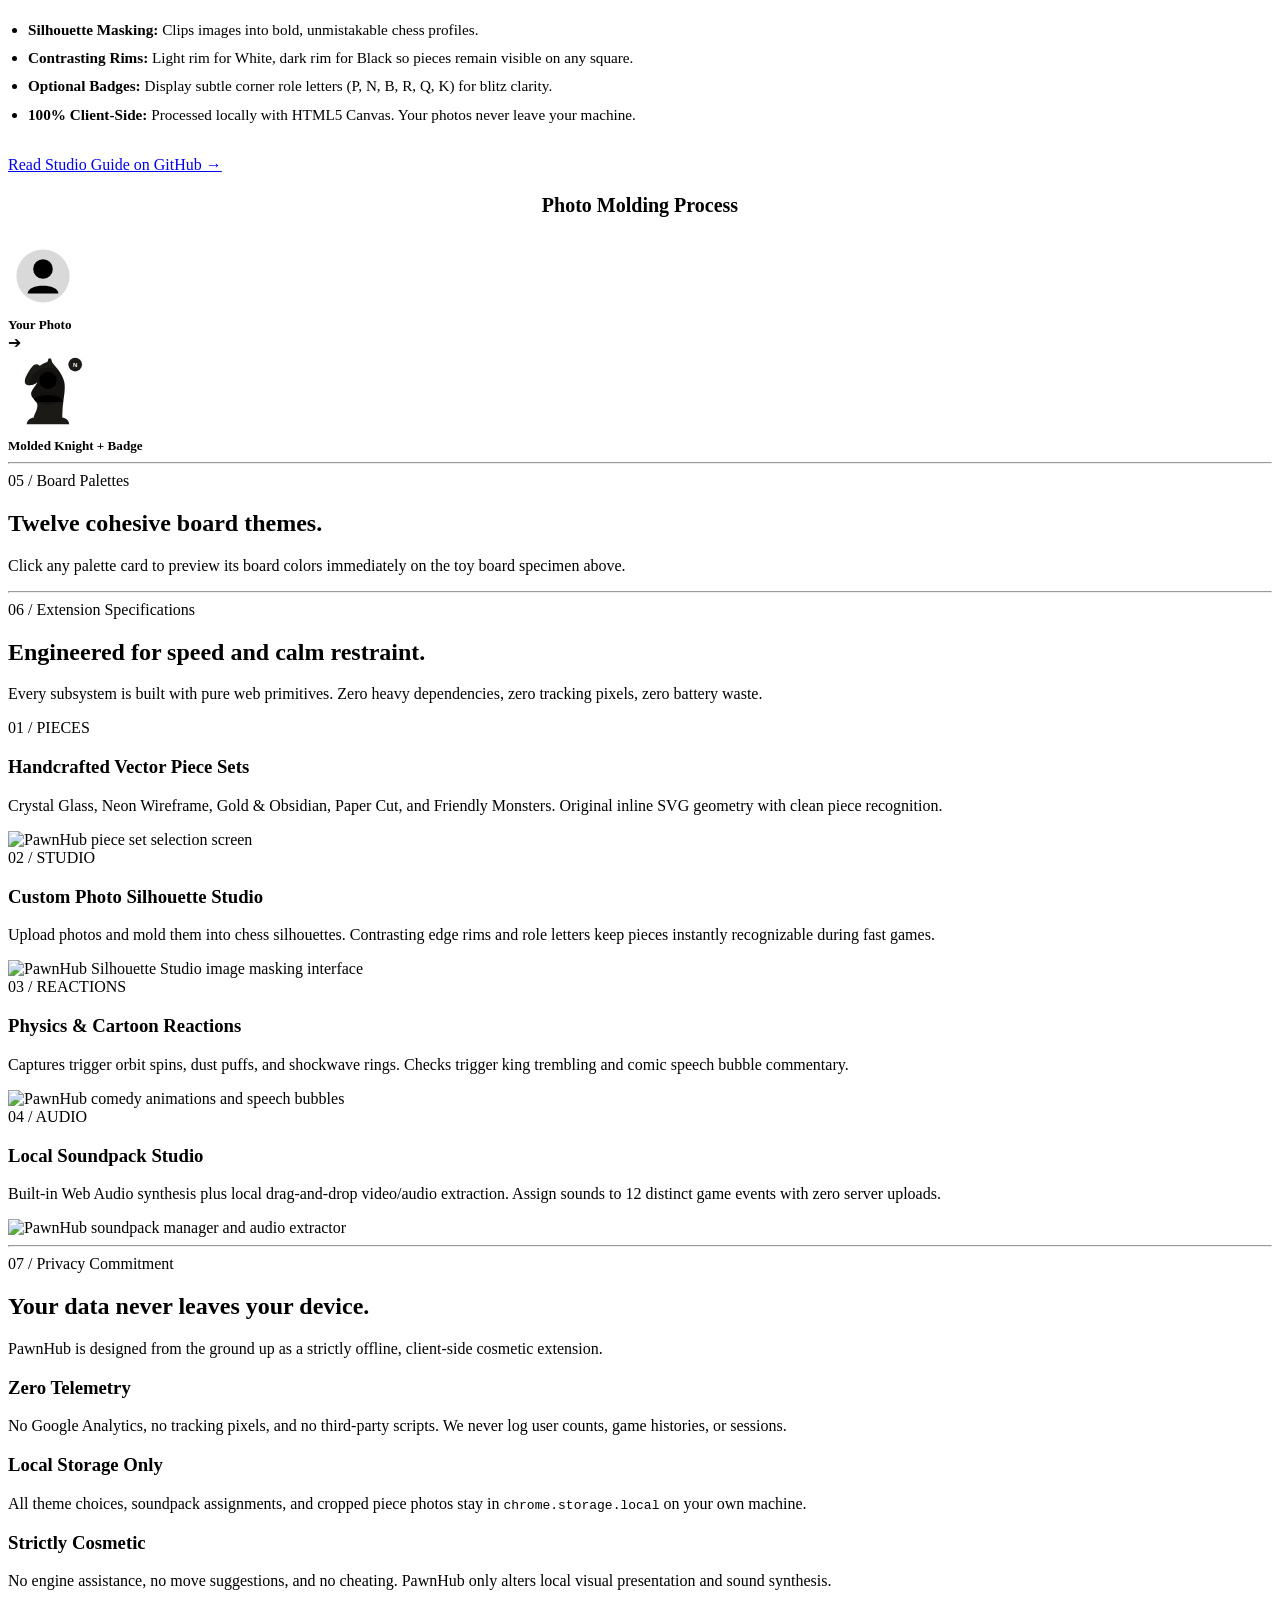
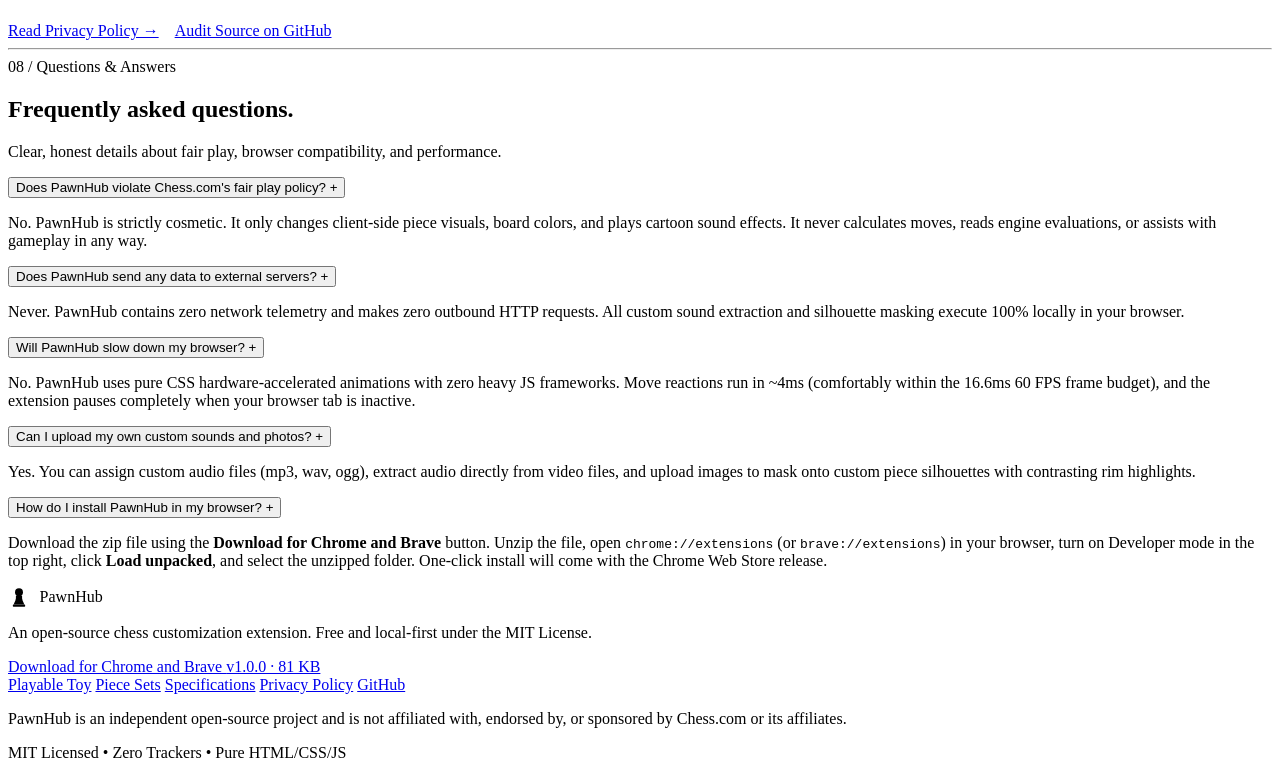
==== commit 231a9208: "Set funny toast jokes off by default for new installs and update site download button" ====
--- a/site/index.html
+++ b/site/index.html
@@ -127,7 +127,7 @@
           "name": "How do I install PawnHub in my browser?",
           "acceptedAnswer": {
             "@type": "Answer",
-            "text": "Click the Add to Chrome button on this page. Your browser will prompt you to confirm the installation and immediately add PawnHub to your extension toolbar with one click."
+            "text": "Download the zip archive, unzip the file, open chrome://extensions or brave://extensions in your browser, turn on Developer mode, and click 'Load unpacked' choosing the unzipped folder."
           }
         }
       ]
@@ -154,7 +154,6 @@
 
       <nav class="nav-links" aria-label="Primary Navigation">
         <a href="#demoSection" class="nav-link">Playable Toy</a>
-        <a href="#howItWorks" class="nav-link">Setup</a>
         <a href="#pieceGallery" class="nav-link">Piece Sets</a>
         <a href="#silhouette" class="nav-link">Studio</a>
         <a href="#themesGallery" class="nav-link">Themes</a>
@@ -164,7 +163,7 @@
       </nav>
 
       <div class="header-actions">
-        <a href="https://github.com/harsh77vardhan/pawnhub" class="btn btn-secondary btn-sm" target="_blank" rel="noopener noreferrer">
+        <a href="https://github.com/harsh77vardhan/PawnHub" class="btn btn-secondary btn-sm" target="_blank" rel="noopener noreferrer">
           GitHub
         </a>
         <a href="#demoSection" class="btn btn-primary btn-sm">
@@ -196,13 +195,20 @@
           </p>
 
           <div class="hero-ctas">
-            <a href="https://chromewebstore.google.com/detail/pawnhub" class="btn btn-primary btn-lg" id="btnInstallHero" title="Install PawnHub extension directly to your browser">
-              Add to Chrome
-              <span class="btn-pill-note">Free</span>
+            <a href="/downloads/pawnhub-v1.0.0.zip" download="pawnhub-v1.0.0.zip" class="btn btn-primary btn-lg" id="btnDownloadHero">
+              Download for Chrome and Brave
+              <span class="btn-pill-note">v1.0.0 · 81 KB</span>
             </a>
-            <a href="https://github.com/harsh77vardhan/pawnhub" class="btn btn-secondary btn-lg" target="_blank" rel="noopener noreferrer">
-              Source on GitHub →
-            </a>
+          </div>
+
+          <div class="after-download-box">
+            <div class="after-download-title">After downloading:</div>
+            <ol class="after-download-steps">
+              <li>Unzip the downloaded file.</li>
+              <li>Open <code>chrome://extensions</code> (or <code>brave://extensions</code>) and turn on <strong>Developer mode</strong>.</li>
+              <li>Click <strong>Load unpacked</strong> and choose the unzipped folder.</li>
+            </ol>
+            <p class="after-download-note">One-click install will come with the Chrome Web Store release.</p>
           </div>
 
           <div class="hero-metadata-row">
@@ -472,46 +478,11 @@
       </div>
     </section>
 
-    <hr class="section-divider">
-
-    <!-- Section 03: Three-Step Setup -->
-    <section id="howItWorks" class="section" aria-labelledby="stepsTitle">
-      <div class="container">
-        <div class="section-header">
-          <div class="section-label">03 / Three-Step Setup</div>
-          <h2 id="stepsTitle" class="section-title">Ready in under sixty seconds.</h2>
-          <p class="section-desc">No accounts, no external dependencies, and no configuration required.</p>
-        </div>
-
-        <div class="steps-grid">
-          <div class="step-card">
-            <span class="step-number" aria-hidden="true">1</span>
-            <h3 class="step-title">Add to Browser</h3>
-            <p>Click "Add to Chrome" to install PawnHub into Chrome, Brave, or Edge with one click. No registration, no extra software.</p>
-          </div>
-
-          <div class="step-card">
-            <span class="step-number" aria-hidden="true">2</span>
-            <h3 class="step-title">Open Any Match</h3>
-            <p>Play live bullet, blitz, rapid, daily games, or solve puzzles on Chess.com. PawnHub attaches to the chessboard DOM without interrupting games.</p>
-          </div>
-
-          <div class="step-card">
-            <span class="step-number" aria-hidden="true">3</span>
-            <h3 class="step-title">Play with Comedy</h3>
-            <p>Pieces bounce, spin, and fly off the board with cartoon shockwaves. Mold your own photos into piece shapes, and enjoy dynamic synthesized audio.</p>
-          </div>
-        </div>
-      </div>
-    </section>
-
-    <hr class="section-divider">
-
-    <!-- Section 04: Handcrafted Piece Sets Gallery -->
+    <!-- Section 03: Handcrafted Piece Sets Gallery -->
     <section id="pieceGallery" class="section" aria-labelledby="pieceGalleryTitle">
       <div class="container">
         <div class="section-header">
-          <div class="section-label">04 / Vector Silhouettes</div>
+          <div class="section-label">03 / Vector Silhouettes</div>
           <h2 id="pieceGalleryTitle" class="section-title">Five original piece sets.</h2>
           <p class="section-desc">Every piece type features a distinct silhouette recognized instantly at blitz speeds, drawn with clean vector geometry and soft shading.</p>
         </div>
@@ -546,12 +517,12 @@
 
     <hr class="section-divider">
 
-    <!-- Section 05: Silhouette Studio -->
+    <!-- Section 04: Silhouette Studio -->
     <section id="silhouette" class="section" aria-labelledby="silhouetteTitle">
       <div class="container">
         <div class="silhouette-grid">
           <div>
-            <div class="section-label">05 / Silhouette Studio</div>
+            <div class="section-label">04 / Silhouette Studio</div>
             <h2 id="silhouetteTitle" class="section-title">Mold any photo into a chess piece.</h2>
             <p class="section-desc" style="margin-top: 1rem; margin-bottom: 1.5rem;">
               Never lose track of piece types when using custom avatars. PawnHub automatically clips your photos into handcrafted chess silhouettes and adds high-contrast side rims.
@@ -562,7 +533,7 @@
               <li><strong>Optional Badges:</strong> Display subtle corner role letters (P, N, B, R, Q, K) for blitz clarity.</li>
               <li><strong>100% Client-Side:</strong> Processed locally with HTML5 Canvas. Your photos never leave your machine.</li>
             </ul>
-            <a href="https://github.com/harsh/pawnhub" class="btn btn-secondary" target="_blank" rel="noopener noreferrer">
+            <a href="https://github.com/harsh77vardhan/PawnHub" class="btn btn-secondary" target="_blank" rel="noopener noreferrer">
               Read Studio Guide on GitHub →
             </a>
           </div>
@@ -614,11 +585,11 @@
 
     <hr class="section-divider">
 
-    <!-- Section 06: Themes Gallery (12 Themes) -->
+    <!-- Section 05: Themes Gallery (12 Themes) -->
     <section id="themesGallery" class="section" aria-labelledby="themesTitle">
       <div class="container">
         <div class="section-header">
-          <div class="section-label">06 / Board Palettes</div>
+          <div class="section-label">05 / Board Palettes</div>
           <h2 id="themesTitle" class="section-title">Twelve cohesive board themes.</h2>
           <p class="section-desc">Click any palette card to preview its board colors immediately on the toy board specimen above.</p>
         </div>
@@ -631,11 +602,11 @@
 
     <hr class="section-divider">
 
-    <!-- Section 07: Features Specifications with Real Screenshots -->
+    <!-- Section 06: Features Specifications with Real Screenshots -->
     <section id="features" class="section" aria-labelledby="featuresTitle">
       <div class="container">
         <div class="section-header">
-          <div class="section-label">07 / Extension Specifications</div>
+          <div class="section-label">06 / Extension Specifications</div>
           <h2 id="featuresTitle" class="section-title">Engineered for speed and calm restraint.</h2>
           <p class="section-desc">Every subsystem is built with pure web primitives. Zero heavy dependencies, zero tracking pixels, zero battery waste.</p>
         </div>
@@ -686,11 +657,11 @@
 
     <hr class="section-divider">
 
-    <!-- Section 08: Privacy Policy -->
+    <!-- Section 07: Privacy Policy -->
     <section id="privacy" class="section" aria-labelledby="privacyTitle">
       <div class="container">
         <div class="privacy-container-box">
-          <div class="section-label">08 / Privacy Commitment</div>
+          <div class="section-label">07 / Privacy Commitment</div>
           <h2 id="privacyTitle" class="section-title">Your data never leaves your device.</h2>
           <p class="section-desc" style="margin-top: 0.5rem;">
             PawnHub is designed from the ground up as a strictly offline, client-side cosmetic extension.
@@ -713,7 +684,7 @@
 
           <div style="margin-top: 2rem; display: flex; gap: 1rem; flex-wrap: wrap;">
             <a href="/privacy.html" class="btn btn-secondary">Read Privacy Policy →</a>
-            <a href="https://github.com/harsh77vardhan/pawnhub" class="btn btn-secondary" target="_blank" rel="noopener noreferrer">Audit Source on GitHub</a>
+            <a href="https://github.com/harsh77vardhan/PawnHub" class="btn btn-secondary" target="_blank" rel="noopener noreferrer">Audit Source on GitHub</a>
           </div>
         </div>
       </div>
@@ -721,11 +692,11 @@
 
     <hr class="section-divider">
 
-    <!-- Section 09: Frequently Asked Questions -->
+    <!-- Section 08: Frequently Asked Questions -->
     <section id="faq" class="section" aria-labelledby="faqTitle">
       <div class="container">
         <div class="section-header">
-          <div class="section-label">09 / Questions &amp; Answers</div>
+          <div class="section-label">08 / Questions &amp; Answers</div>
           <h2 id="faqTitle" class="section-title">Frequently asked questions.</h2>
           <p class="section-desc">Clear, honest details about fair play, browser compatibility, and performance.</p>
         </div>
@@ -786,7 +757,7 @@
             </button>
             <div class="faq-answer">
               <p>
-                Click the <strong>Add to Chrome</strong> button at the top of this page. Your browser will prompt you to confirm the installation and automatically add PawnHub to your extension bar in one click. Pin the icon to your toolbar to access piece sets, themes, and sound effects anytime.
+                Download the zip file using the <strong>Download for Chrome and Brave</strong> button. Unzip the file, open <code>chrome://extensions</code> (or <code>brave://extensions</code>) in your browser, turn on Developer mode in the top right, click <strong>Load unpacked</strong>, and select the unzipped folder. One-click install will come with the Chrome Web Store release.
               </p>
             </div>
           </div>
@@ -810,15 +781,20 @@
         <p class="footer-tagline">
           An open-source chess customization extension. Free and local-first under the MIT License.
         </p>
+        <div class="footer-download-wrap" style="margin-top: 1rem;">
+          <a href="/downloads/pawnhub-v1.0.0.zip" download="pawnhub-v1.0.0.zip" class="btn btn-primary btn-sm">
+            Download for Chrome and Brave
+            <span class="btn-pill-note">v1.0.0 · 81 KB</span>
+          </a>
+        </div>
       </div>
 
       <div class="footer-links">
         <a href="#demoSection">Playable Toy</a>
-        <a href="#howItWorks">Setup</a>
         <a href="#pieceGallery">Piece Sets</a>
         <a href="#features">Specifications</a>
         <a href="/privacy.html">Privacy Policy</a>
-        <a href="https://github.com/harsh77vardhan/pawnhub" target="_blank" rel="noopener noreferrer">GitHub</a>
+        <a href="https://github.com/harsh77vardhan/PawnHub" target="_blank" rel="noopener noreferrer">GitHub</a>
       </div>
     </div>
 
